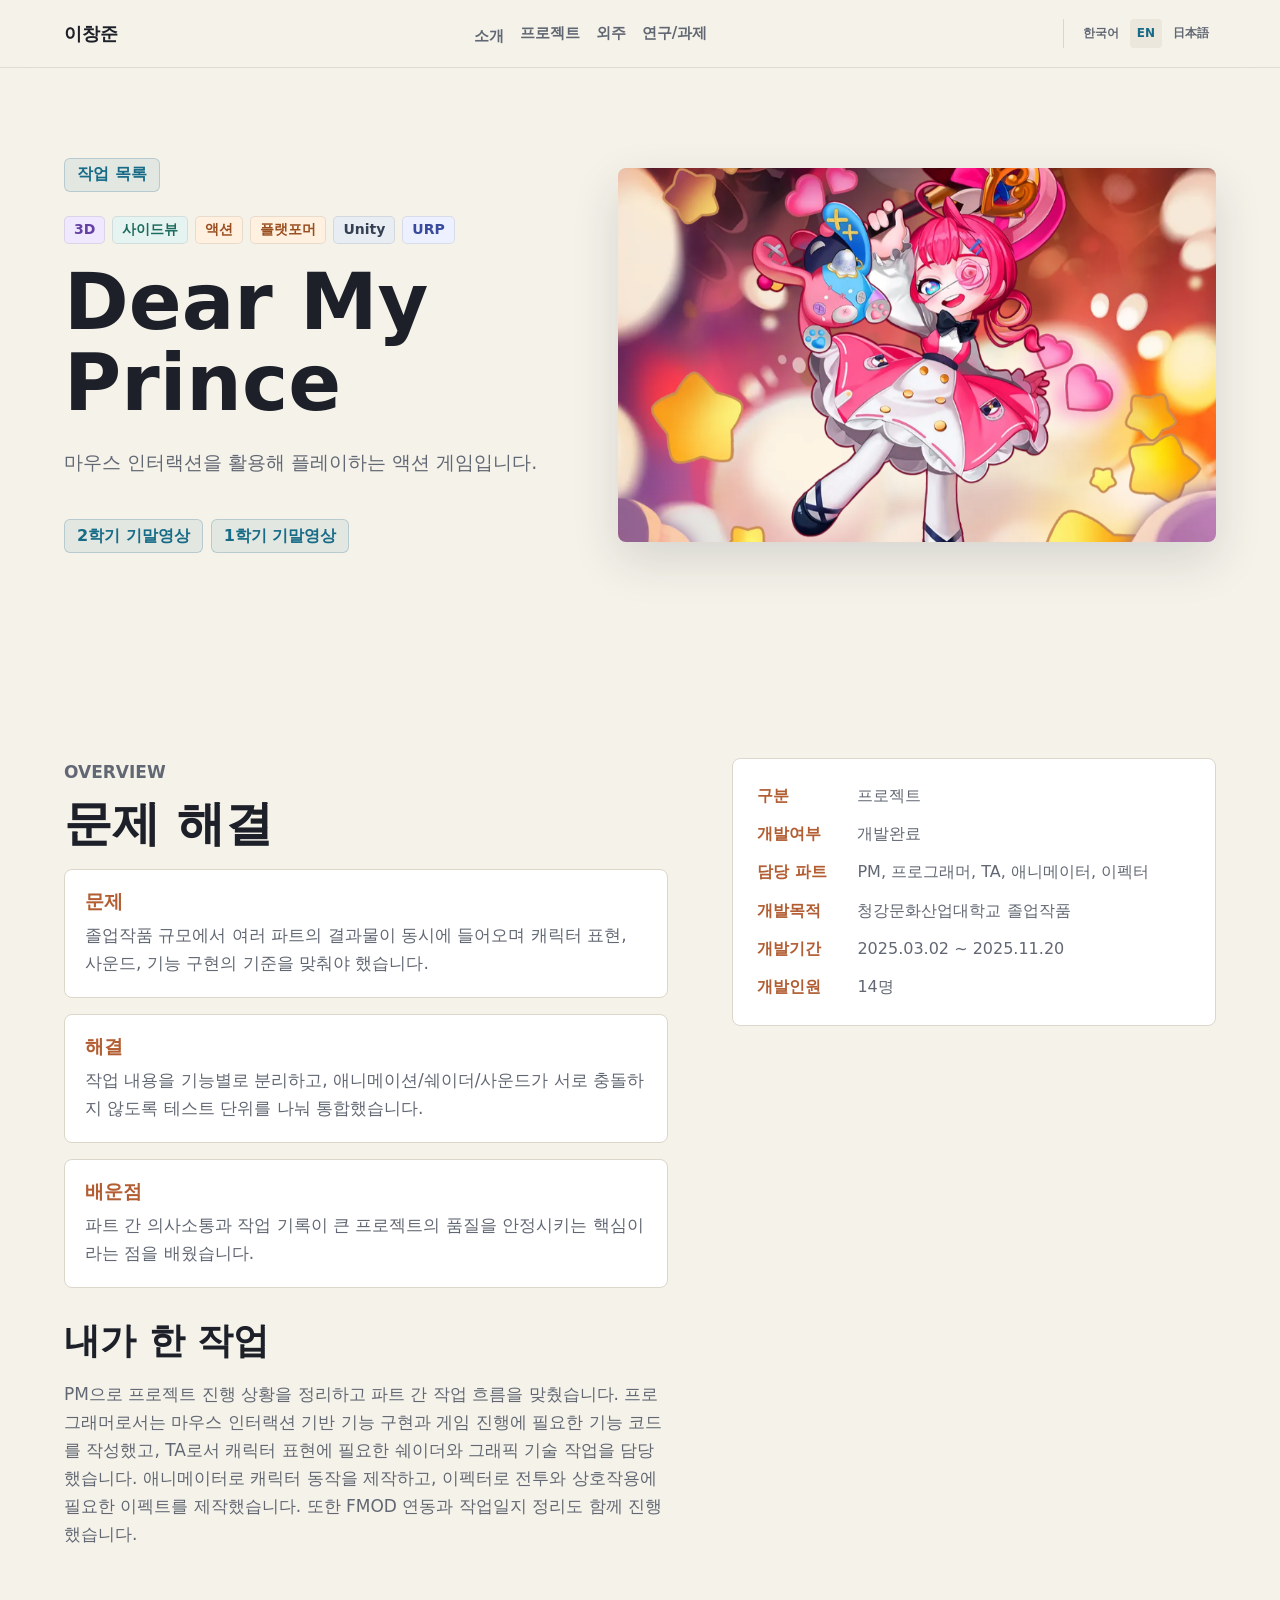
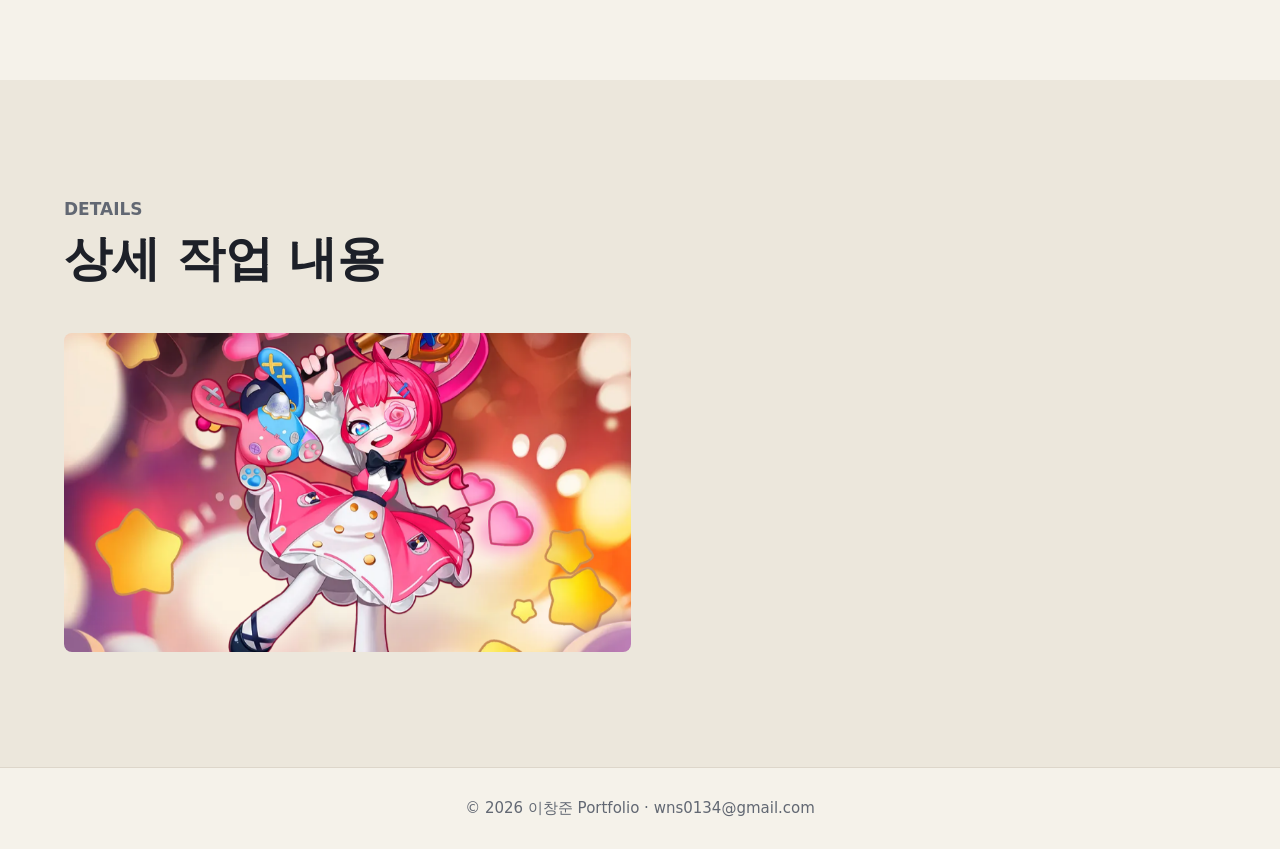
==== project.html @ 5735424b "Add English and Japanese portfolio translation" ====
<!doctype html>
<html lang="ko">
  <head>
    <meta charset="utf-8">
    <meta name="viewport" content="width=device-width, initial-scale=1">
    <meta name="description" content="이창준 포트폴리오 프로젝트 상세">
    <title>Project | 이창준 Portfolio</title>
    <link rel="stylesheet" href="styles.css">
  </head>
  <body>
    <header class="site-header">
      <a class="brand" href="index.html#top" aria-label="이창준 포트폴리오 홈">이창준</a>
      <nav class="nav" aria-label="Primary navigation">
        <a class="nav__about" href="index.html#about">소개</a>
        <a href="index.html#projects">프로젝트</a>
        <a href="index.html#freelance">외주</a>
        <a href="index.html#studies">연구/과제</a>
      </nav>
      <div class="language-switcher" aria-label="언어 선택">
        <button type="button" data-language="ko" lang="ko">한국어</button>
        <button type="button" data-language="en" lang="en">EN</button>
        <button type="button" data-language="ja" lang="ja">日本語</button>
      </div>
    </header>

    <main class="detail-page" data-project-detail>
      <section class="detail-hero" aria-labelledby="project-title">
        <div class="section__inner detail-hero__inner">
          <div>
            <a class="back-link" href="index.html#projects">작업 목록</a>
            <ul class="tag-list tag-list--detail" data-project-tags></ul>
            <h1 id="project-title" data-project-title>Project</h1>
            <p class="hero__copy" data-project-summary></p>
            <div class="project-links" data-project-links></div>
          </div>
          <img class="detail-hero__image" data-project-image alt="">
        </div>
      </section>

      <section class="section" aria-labelledby="project-info-title">
        <div class="section__inner detail-layout">
          <div>
            <p class="section__label">Overview</p>
            <h2 id="project-info-title">문제 해결</h2>
            <div class="learning-grid">
              <section>
                <h3>문제</h3>
                <p data-project-problem></p>
              </section>
              <section>
                <h3>해결</h3>
                <p data-project-solution></p>
              </section>
              <section>
                <h3>배운점</h3>
                <p data-project-learned></p>
              </section>
            </div>
            <h2 class="subsection-title">내가 한 작업</h2>
            <p data-project-role></p>
          </div>
          <dl class="detail-specs" data-project-specs></dl>
        </div>
      </section>

      <section class="section section--muted" aria-labelledby="content-title">
        <div class="section__inner">
          <div class="section-heading">
            <div>
              <p class="section__label">Details</p>
              <h2 id="content-title" data-detail-content-title>상세 작업 내용</h2>
            </div>
          </div>
          <div data-project-content></div>
        </div>
      </section>
    </main>

    <footer id="contact" class="footer">
      <span>© 2026 이창준 Portfolio · wns0134@gmail.com</span>
    </footer>
    <script src="scripts/portfolio-data.js"></script>
    <script src="scripts/work-content.js"></script>
    <script src="scripts/tag-utils.js"></script>
    <script src="scripts/render-project-detail.js"></script>
    <script src="scripts/i18n.js"></script>
  </body>
</html>
---- styles.css ----
:root {
  color-scheme: light;
  --bg: #f5f2ea;
  --surface: #ffffff;
  --surface-soft: #ece7dc;
  --ink: #1d2028;
  --muted: #626873;
  --line: #ddd6ca;
  --accent: #176b87;
  --accent-strong: #10485b;
  --warm: #b25d32;
  --shadow: 0 18px 48px rgba(29, 32, 40, 0.14);
}

* {
  box-sizing: border-box;
}

html {
  scroll-behavior: smooth;
}

body {
  margin: 0;
  background: var(--bg);
  color: var(--ink);
  font-family:
    "Pretendard", "Noto Sans KR", Inter, system-ui, -apple-system, BlinkMacSystemFont,
    "Segoe UI", sans-serif;
  line-height: 1.65;
}

img {
  display: block;
  max-width: 100%;
}

a {
  color: inherit;
  text-decoration: none;
}

.site-header {
  position: sticky;
  top: 0;
  z-index: 20;
  display: flex;
  align-items: center;
  justify-content: space-between;
  gap: 24px;
  min-height: 68px;
  padding: 0 clamp(20px, 5vw, 72px);
  border-bottom: 1px solid rgba(29, 32, 40, 0.1);
  background: rgba(245, 242, 234, 0.92);
  backdrop-filter: blur(16px);
}

.brand {
  font-size: 18px;
  font-weight: 850;
}

.nav {
  display: flex;
  flex-wrap: wrap;
  justify-content: flex-end;
  gap: 16px;
  color: var(--muted);
  font-size: 15px;
  font-weight: 750;
}

.nav__about {
  transform: translateY(3px);
}

.language-switcher {
  display: flex;
  align-items: center;
  gap: 4px;
  padding-left: 12px;
  border-left: 1px solid var(--line);
}

.language-switcher button {
  padding: 5px 7px;
  border: 0;
  border-radius: 4px;
  background: transparent;
  color: var(--muted);
  font: inherit;
  font-size: 12px;
  font-weight: 800;
  cursor: pointer;
}

.language-switcher button:hover,
.language-switcher button:focus-visible,
.language-switcher button[aria-pressed="true"] {
  background: var(--surface-soft);
  color: var(--accent);
}

.goog-te-banner-frame,
.skiptranslate iframe,
#google_translate_element {
  display: none !important;
}

body {
  top: 0 !important;
}

.nav a:hover,
.nav a:focus-visible,
.project a:hover,
.project a:focus-visible,
.contact-panel a:hover,
.contact-panel a:focus-visible {
  color: var(--accent);
}

.hero {
  display: grid;
  grid-template-columns: minmax(0, 1.05fr) minmax(320px, 0.95fr);
  align-items: center;
  gap: clamp(28px, 5vw, 76px);
  min-height: calc(100svh - 68px);
  padding: clamp(44px, 7vw, 88px) clamp(20px, 5vw, 72px) clamp(48px, 7vw, 92px);
  overflow: hidden;
}

.hero__media {
  min-height: 360px;
  border-radius: 8px;
  box-shadow: var(--shadow);
  overflow: hidden;
}

.hero__media img {
  width: 100%;
  height: 100%;
  min-height: 360px;
  object-fit: cover;
}

.hero--profile .hero__media {
  justify-self: center;
  width: min(100%, 460px);
  min-height: auto;
}

.hero--profile .hero__media img {
  aspect-ratio: 4 / 5;
  min-height: auto;
  object-position: 62% 46%;
}

.hero__content {
  max-width: 760px;
}

.eyebrow,
.section__label {
  margin: 0 0 10px;
  color: var(--accent);
  font-size: 14px;
  font-weight: 850;
  letter-spacing: 0;
  text-transform: uppercase;
}

h1,
h2,
h3,
p,
figure {
  margin-top: 0;
}

h1 {
  margin-bottom: 22px;
  font-size: clamp(42px, 6.6vw, 78px);
  line-height: 1.05;
}

.hero-title {
  max-width: 680px;
  word-break: keep-all;
}

.hero-title span {
  display: block;
}

h2 {
  margin-bottom: 18px;
  font-size: clamp(30px, 4vw, 48px);
  line-height: 1.16;
}

h3 {
  margin-bottom: 10px;
  font-size: 22px;
  line-height: 1.2;
}

.hero__copy {
  max-width: 620px;
  margin-bottom: 30px;
  color: var(--muted);
  font-size: 19px;
}

.plain-contact {
  margin: 18px 0 0;
  color: var(--ink);
  font-size: 17px;
  font-weight: 760;
  user-select: text;
}

.hero__actions {
  display: flex;
  flex-wrap: wrap;
  gap: 10px;
}

.button {
  display: inline-flex;
  align-items: center;
  justify-content: center;
  min-height: 46px;
  padding: 0 18px;
  border: 1px solid var(--accent);
  border-radius: 6px;
  background: var(--accent);
  color: #ffffff;
  font-weight: 850;
}

.button:hover,
.button:focus-visible {
  background: var(--accent-strong);
  border-color: var(--accent-strong);
}

.button--ghost {
  background: transparent;
  color: var(--accent);
}

.button--ghost:hover,
.button--ghost:focus-visible {
  background: rgba(23, 107, 135, 0.1);
  color: var(--accent-strong);
}

.section {
  padding: clamp(62px, 9vw, 116px) clamp(20px, 5vw, 72px);
}

.section--muted {
  background: var(--surface-soft);
}

.section__inner {
  width: min(100%, 1160px);
  margin: 0 auto;
}

.section p {
  max-width: 760px;
  color: var(--muted);
  font-size: 17px;
}

.section-heading {
  display: flex;
  align-items: end;
  justify-content: space-between;
  gap: 28px;
  margin-bottom: 28px;
}

.section-heading p {
  max-width: 420px;
  margin-bottom: 8px;
}

.intro-grid,
.split-section {
  display: grid;
  grid-template-columns: minmax(0, 1fr) minmax(300px, 0.72fr);
  gap: clamp(28px, 5vw, 72px);
  align-items: center;
}

.split-section--reverse {
  grid-template-columns: minmax(300px, 0.74fr) minmax(0, 1fr);
}

.contact-panel {
  display: grid;
  gap: 10px;
  padding: 28px;
  border: 1px solid var(--line);
  border-radius: 8px;
  background: var(--surface);
}

.contact-panel span {
  color: var(--warm);
  font-size: 14px;
  font-weight: 850;
  text-transform: uppercase;
}

.contact-panel a {
  overflow-wrap: anywhere;
  color: var(--ink);
  font-size: 18px;
  font-weight: 760;
}

.timeline,
.compact-list {
  display: grid;
  gap: 9px;
  margin: 0;
  padding: 0;
  list-style: none;
}

.timeline {
  grid-template-columns: repeat(2, minmax(0, 1fr));
}

.timeline li,
.compact-list li {
  position: relative;
  padding-left: 18px;
  color: var(--muted);
  font-size: 16px;
}

.timeline li::before,
.compact-list li::before {
  position: absolute;
  left: 0;
  top: 0.72em;
  width: 6px;
  height: 6px;
  border-radius: 999px;
  background: var(--warm);
  content: "";
}

.project-grid {
  display: grid;
  grid-template-columns: repeat(3, minmax(0, 1fr));
  gap: 18px;
}

.project {
  display: flex;
  min-height: 100%;
  flex-direction: column;
  border: 1px solid var(--line);
  border-radius: 8px;
  background: var(--surface);
  overflow: hidden;
}

.project--featured {
  grid-column: span 2;
}

.project img {
  width: 100%;
  aspect-ratio: 16 / 9;
  object-fit: cover;
  background: #d9d4ca;
}

.project__image-link {
  display: block;
}

.project__body {
  display: flex;
  flex: 1;
  flex-direction: column;
  padding: 22px;
}

.project__body p {
  margin-bottom: 18px;
  font-size: 16px;
}

.project-links {
  display: flex;
  flex-wrap: wrap;
  gap: 8px;
  padding-top: 10px;
}

.project-links a,
.project-detail-link,
.back-link {
  display: inline-flex;
  align-items: center;
  justify-content: center;
  min-height: 34px;
  padding: 0 12px;
  border: 1px solid rgba(23, 107, 135, 0.22);
  border-radius: 6px;
  background: rgba(23, 107, 135, 0.08);
  color: var(--accent);
  font-weight: 850;
}

.project-detail-link {
  width: fit-content;
  margin-top: auto;
  background: var(--accent);
  color: #ffffff;
}

.project-details {
  display: grid;
  gap: 8px;
  margin: 0;
  padding: 14px 0 0;
  border-top: 1px solid var(--line);
}

.project-details div {
  display: grid;
  grid-template-columns: 72px minmax(0, 1fr);
  gap: 10px;
}

.project-details dt,
.project-details dd {
  margin: 0;
  color: var(--muted);
  font-size: 15px;
}

.project-details dt {
  color: var(--warm);
  font-weight: 850;
}

.tag-list {
  display: flex;
  flex-wrap: wrap;
  gap: 7px;
  margin: 0 0 14px;
  padding: 0;
  list-style: none;
}

.tag-list li {
  display: inline-flex;
  align-items: center;
  min-height: 28px;
  padding: 0 9px;
  border: 1px solid rgba(29, 32, 40, 0.1);
  border-radius: 5px;
  background: #eceff3;
  color: #4b5563;
  font-size: 14px;
  font-weight: 850;
}

.tag-list li.tag--dimension {
  background: #e5efff;
  color: #2557a7;
}

.tag-list li.tag-value--3d {
  background: #efe8ff;
  color: #6541a5;
}

.tag-list li.tag--view {
  background: #e6f4f1;
  color: #1d6b5f;
}

.tag-list li.tag-value--vr {
  background: #dcf3ff;
  color: #176182;
}

.tag-list li.tag--genre {
  background: #fff0df;
  color: #9a4e20;
}

.tag-list li.tag--engine {
  background: #edf0ff;
  color: #394a9c;
}

.tag-list li.tag-value--unity {
  background: #e8edf4;
  color: #354052;
}

.tag-list li.tag-value--unreal {
  background: #e8e8ee;
  color: #2f3341;
}

.tag-list li.tag-value--opengl {
  background: #edf7ff;
  color: #2c5f93;
}

.tag-list li.tag--tech {
  background: #eaf5e6;
  color: #3f6d2d;
}

.tag-list li.tag-value--shader {
  background: #f3eaf8;
  color: #74408a;
}

.tag-list li.tag-value--lighting {
  background: #fff6d9;
  color: #856114;
}

.tag-list li.tag-value--vfx {
  background: #ffe9ef;
  color: #9a3653;
}

.tag-list li.tag-value--tool,
.tag-list li.tag-value--editor {
  background: #e8f3ff;
  color: #285f91;
}

.tag-list--detail {
  margin-bottom: 18px;
}

.showcase {
  margin-bottom: 0;
}

.showcase img {
  width: 100%;
  aspect-ratio: 4 / 3;
  border-radius: 8px;
  box-shadow: var(--shadow);
  object-fit: cover;
}

.showcase figcaption {
  margin-top: 12px;
  color: var(--muted);
  font-size: 15px;
}

.footer {
  display: flex;
  justify-content: center;
  padding: 28px 20px;
  border-top: 1px solid var(--line);
  color: var(--muted);
  font-size: 15px;
}

.detail-page {
  background: var(--bg);
}

.detail-hero {
  padding: clamp(46px, 7vw, 92px) clamp(20px, 5vw, 72px);
}

.detail-hero__inner {
  display: grid;
  grid-template-columns: minmax(0, 0.9fr) minmax(320px, 1.1fr);
  gap: clamp(28px, 5vw, 72px);
  align-items: center;
}

.detail-hero__image {
  width: 100%;
  aspect-ratio: 16 / 10;
  border-radius: 8px;
  box-shadow: var(--shadow);
  object-fit: cover;
}

.back-link {
  width: fit-content;
  margin-bottom: 24px;
  color: var(--accent);
}

.detail-layout {
  display: grid;
  grid-template-columns: minmax(0, 1fr) minmax(300px, 0.8fr);
  gap: clamp(28px, 5vw, 72px);
  align-items: start;
}

.detail-specs {
  display: grid;
  gap: 12px;
  margin: 0;
  padding: 24px;
  border: 1px solid var(--line);
  border-radius: 8px;
  background: var(--surface);
}

.detail-specs div {
  display: grid;
  grid-template-columns: 86px minmax(0, 1fr);
  gap: 14px;
}

.detail-specs dt,
.detail-specs dd {
  margin: 0;
  color: var(--muted);
  font-size: 16px;
}

.detail-specs dt {
  color: var(--warm);
  font-weight: 850;
}

.gallery-grid {
  display: grid;
  grid-template-columns: repeat(2, minmax(0, 1fr));
  gap: 18px;
}

.gallery-grid figure {
  margin: 0;
}

.gallery-grid img {
  width: 100%;
  aspect-ratio: 16 / 9;
  border-radius: 8px;
  background: #d9d4ca;
  object-fit: cover;
}

.learning-grid {
  display: grid;
  gap: 16px;
  margin-bottom: 32px;
}

.learning-grid section {
  padding: 20px;
  border: 1px solid var(--line);
  border-radius: 8px;
  background: var(--surface);
}

.learning-grid h3 {
  margin-bottom: 8px;
  color: var(--warm);
  font-size: 19px;
}

.learning-grid p {
  margin-bottom: 0;
}

.subsection-title {
  margin-top: 32px;
  font-size: clamp(26px, 3vw, 36px);
}

.content-flow {
  display: grid;
  gap: 20px;
  max-width: 920px;
}

.content-flow h3 {
  margin: 18px 0 0;
  color: var(--ink);
  font-size: 24px;
}

.content-flow p {
  max-width: 880px;
  margin-bottom: 0;
  color: var(--muted);
  font-size: 17px;
}

.content-figure {
  margin: 4px 0 10px;
}

.content-figure img {
  width: 100%;
  max-height: 720px;
  border-radius: 8px;
  background: #d9d4ca;
  object-fit: contain;
}

.content-figure figcaption {
  margin-top: 10px;
  color: var(--muted);
  font-size: 15px;
}

@media (max-width: 980px) {
  .hero,
  .intro-grid,
  .split-section,
  .split-section--reverse,
  .detail-hero__inner,
  .detail-layout {
    grid-template-columns: 1fr;
  }

  .hero__media {
    order: -1;
  }

  .section-heading {
    align-items: start;
    flex-direction: column;
  }

  .project-grid {
    grid-template-columns: repeat(2, minmax(0, 1fr));
  }
}

@media (max-width: 720px) {
  .site-header {
    align-items: flex-start;
    flex-direction: column;
    justify-content: center;
    padding-top: 14px;
    padding-bottom: 14px;
  }

  .nav {
    justify-content: flex-start;
  }

  .language-switcher {
    padding-left: 0;
    border-left: 0;
  }

  .hero {
    min-height: auto;
  }

  .hero__media,
  .hero__media img {
    min-height: 240px;
  }

  .timeline,
  .project-grid,
  .gallery-grid {
    grid-template-columns: 1fr;
  }

  .project--featured {
    grid-column: auto;
  }
}
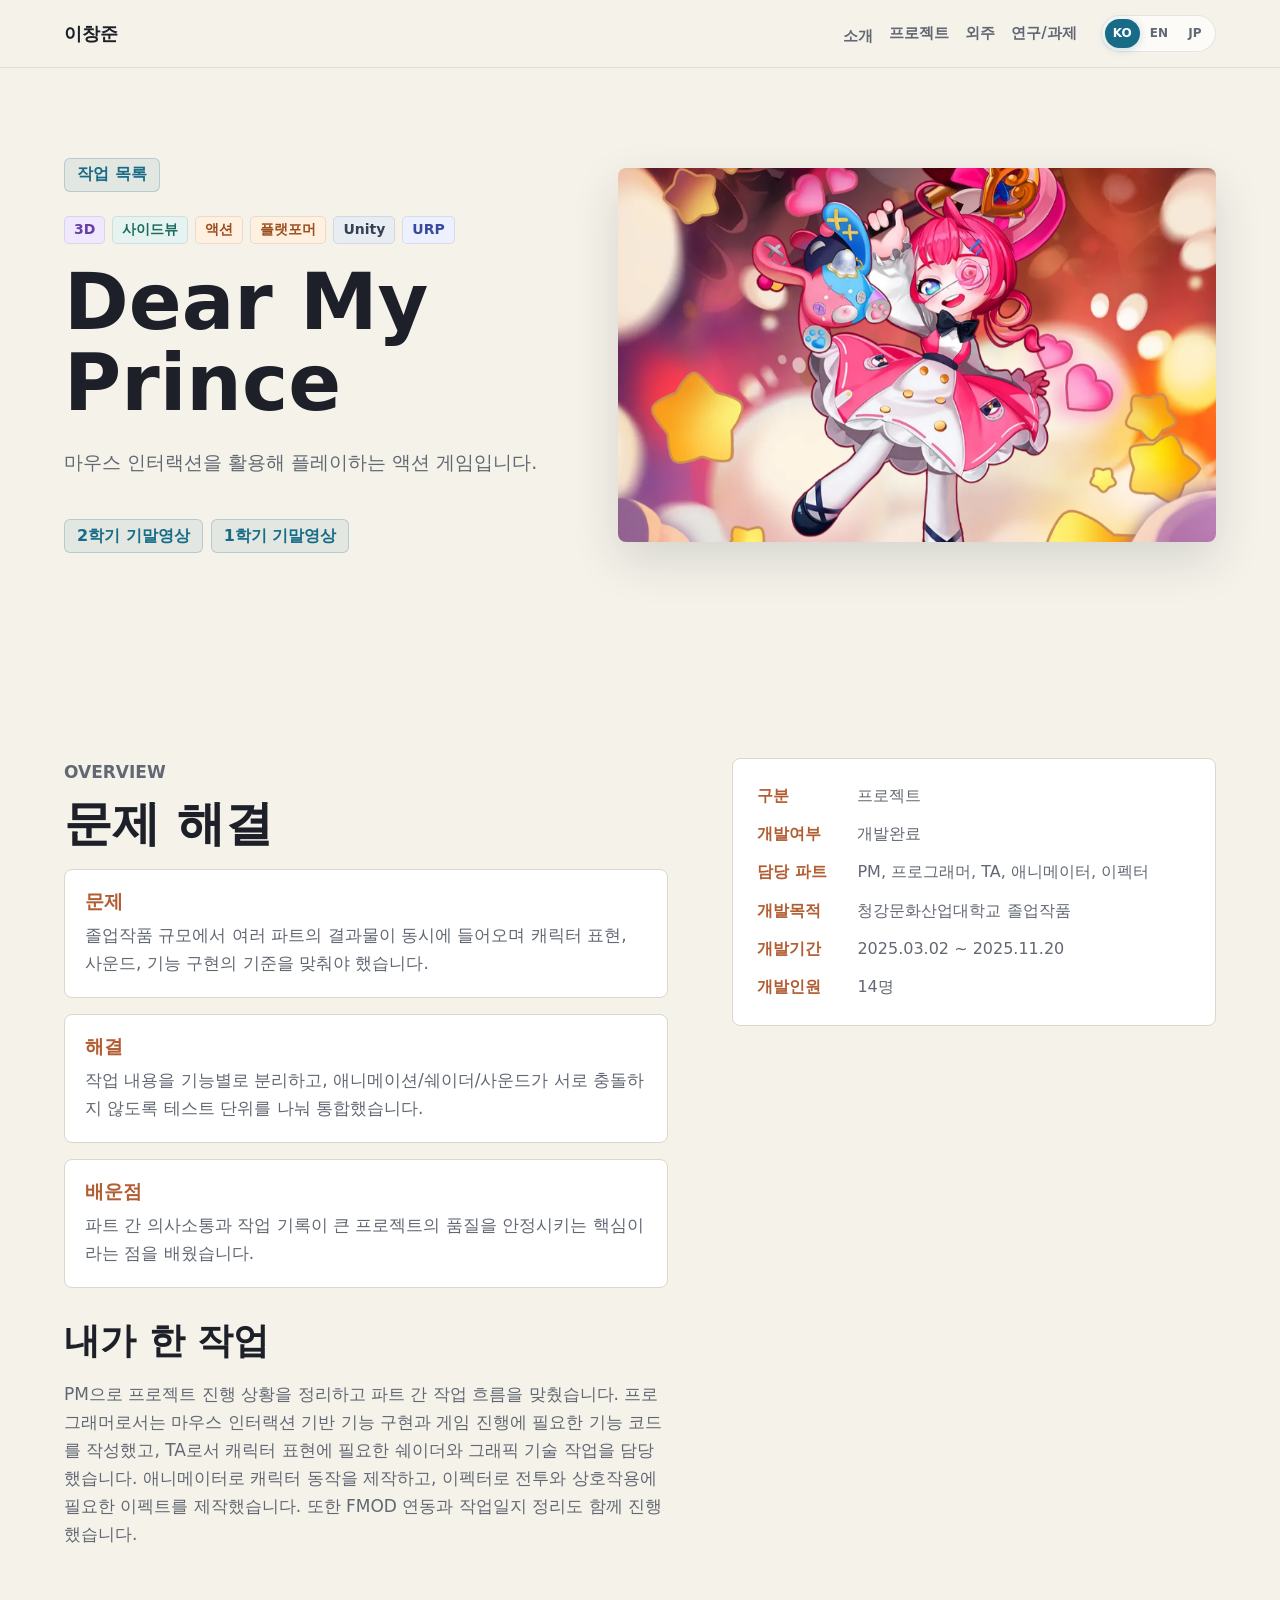
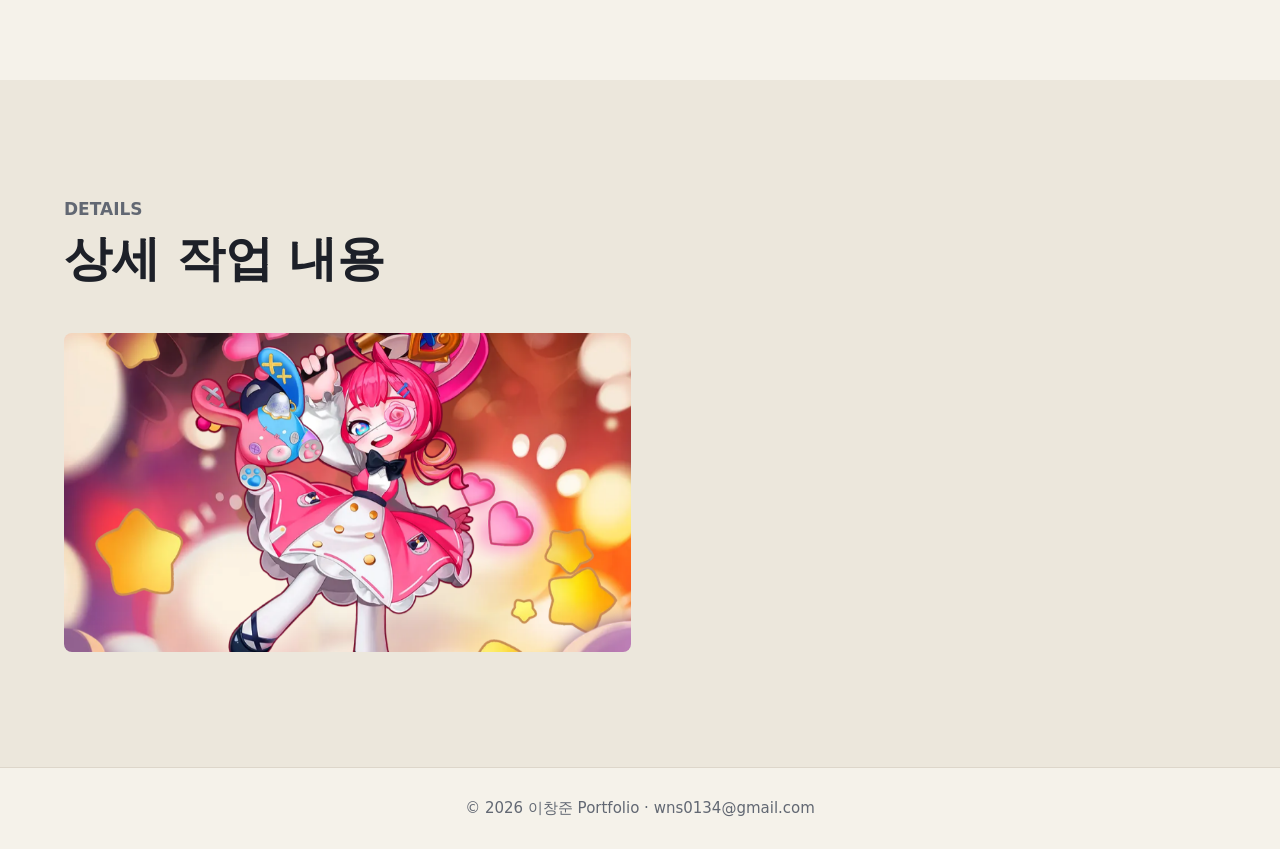
==== commit a4feeb07: "Replace Google widget with native language switcher" ====
--- a/project.html
+++ b/project.html
@@ -16,10 +16,10 @@
         <a href="index.html#freelance">외주</a>
         <a href="index.html#studies">연구/과제</a>
       </nav>
-      <div class="language-switcher" aria-label="언어 선택">
-        <button type="button" data-language="ko" lang="ko">한국어</button>
+      <div class="language-switcher notranslate" aria-label="언어 선택">
+        <button type="button" data-language="ko" lang="ko">KO</button>
         <button type="button" data-language="en" lang="en">EN</button>
-        <button type="button" data-language="ja" lang="ja">日本語</button>
+        <button type="button" data-language="ja" lang="ja">JP</button>
       </div>
     </header>
 
@@ -83,6 +83,7 @@
     <script src="scripts/work-content.js"></script>
     <script src="scripts/tag-utils.js"></script>
     <script src="scripts/render-project-detail.js"></script>
+    <script src="scripts/locales.js"></script>
     <script src="scripts/i18n.js"></script>
   </body>
 </html>
--- a/styles.css
+++ b/styles.css
@@ -68,6 +68,7 @@
   color: var(--muted);
   font-size: 15px;
   font-weight: 750;
+  margin-left: auto;
 }
 
 .nav__about {
@@ -77,15 +78,18 @@
 .language-switcher {
   display: flex;
   align-items: center;
-  gap: 4px;
-  padding-left: 12px;
-  border-left: 1px solid var(--line);
+  gap: 2px;
+  padding: 3px;
+  border: 1px solid rgba(29, 32, 40, 0.1);
+  border-radius: 999px;
+  background: rgba(255, 255, 255, 0.62);
 }
 
 .language-switcher button {
-  padding: 5px 7px;
+  min-width: 34px;
+  padding: 5px 8px;
   border: 0;
-  border-radius: 4px;
+  border-radius: 999px;
   background: transparent;
   color: var(--muted);
   font: inherit;
@@ -95,20 +99,15 @@
 }
 
 .language-switcher button:hover,
-.language-switcher button:focus-visible,
-.language-switcher button[aria-pressed="true"] {
+.language-switcher button:focus-visible {
   background: var(--surface-soft);
   color: var(--accent);
 }
 
-.goog-te-banner-frame,
-.skiptranslate iframe,
-#google_translate_element {
-  display: none !important;
-}
-
-body {
-  top: 0 !important;
+.language-switcher button[aria-pressed="true"] {
+  background: var(--accent);
+  color: #fff;
+  box-shadow: 0 2px 8px rgba(23, 107, 135, 0.22);
 }
 
 .nav a:hover,
@@ -763,8 +762,7 @@
   }
 
   .language-switcher {
-    padding-left: 0;
-    border-left: 0;
+    align-self: flex-start;
   }
 
   .hero {
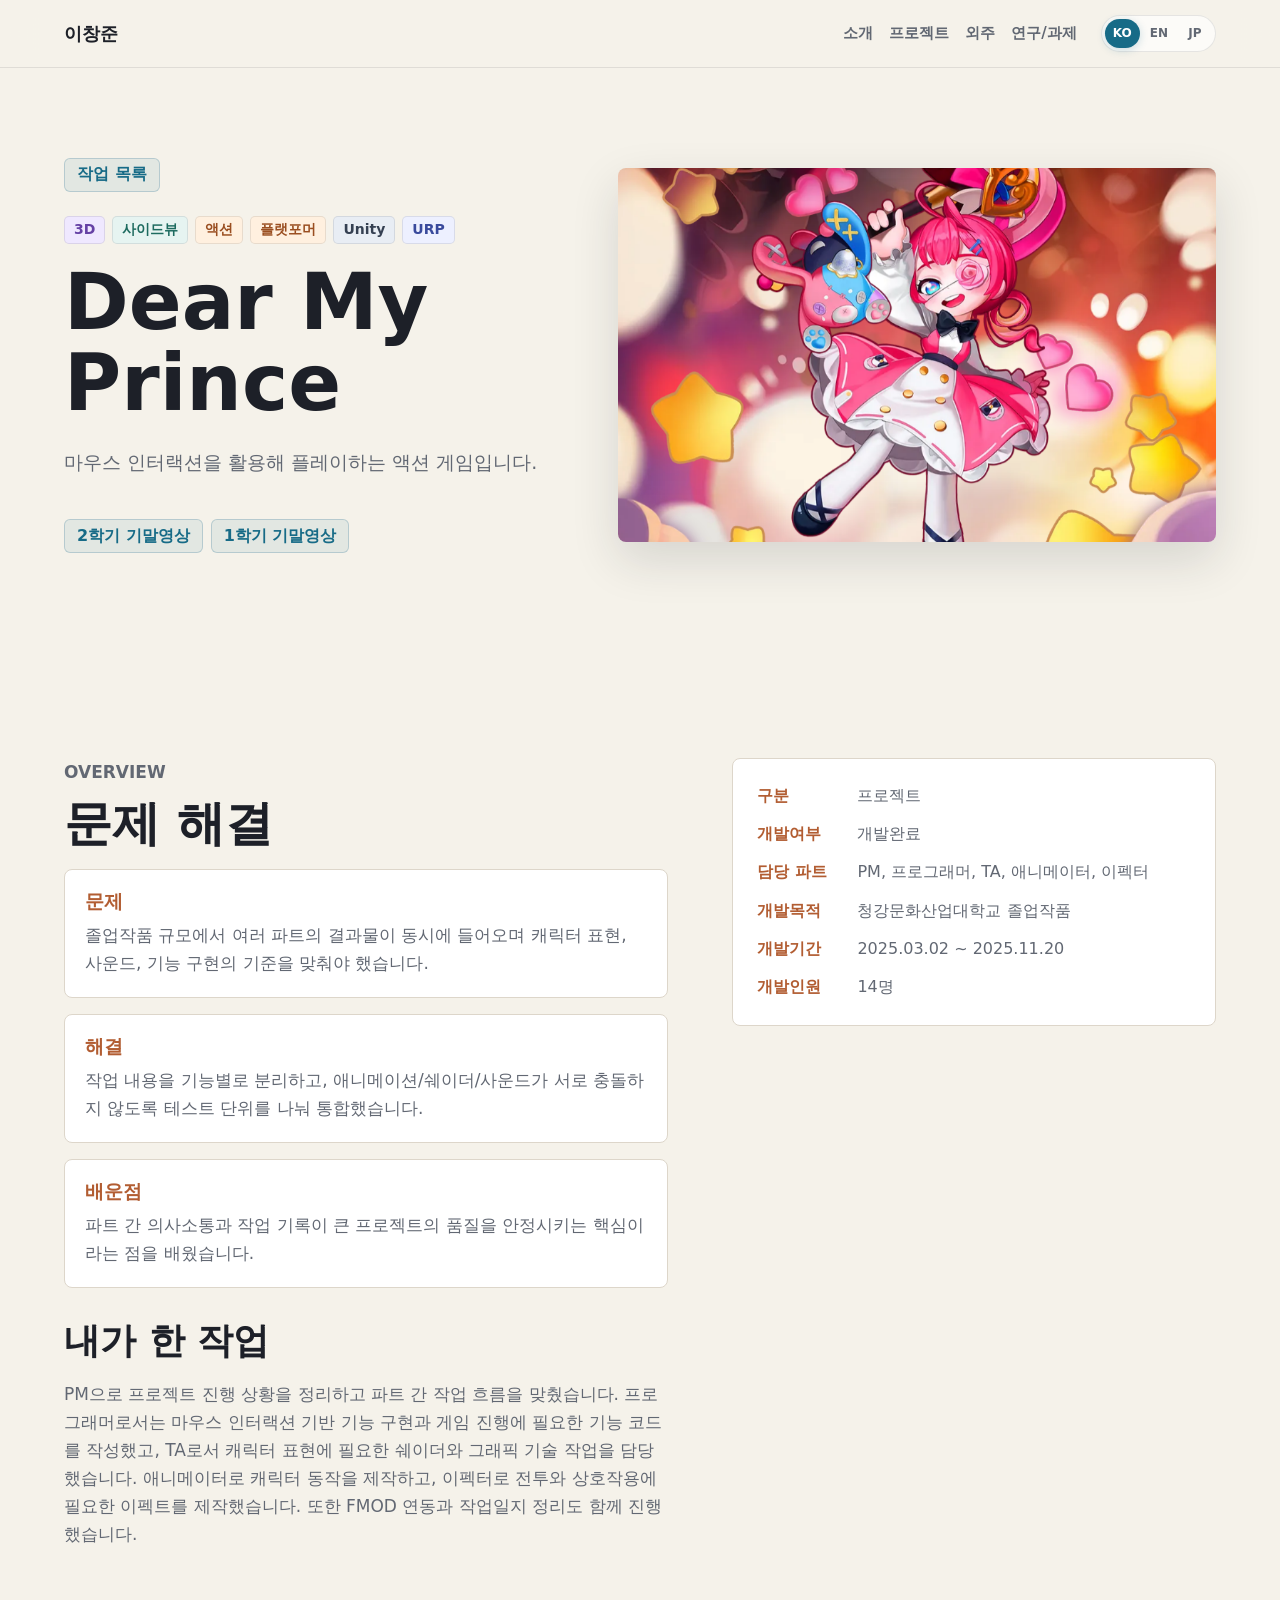
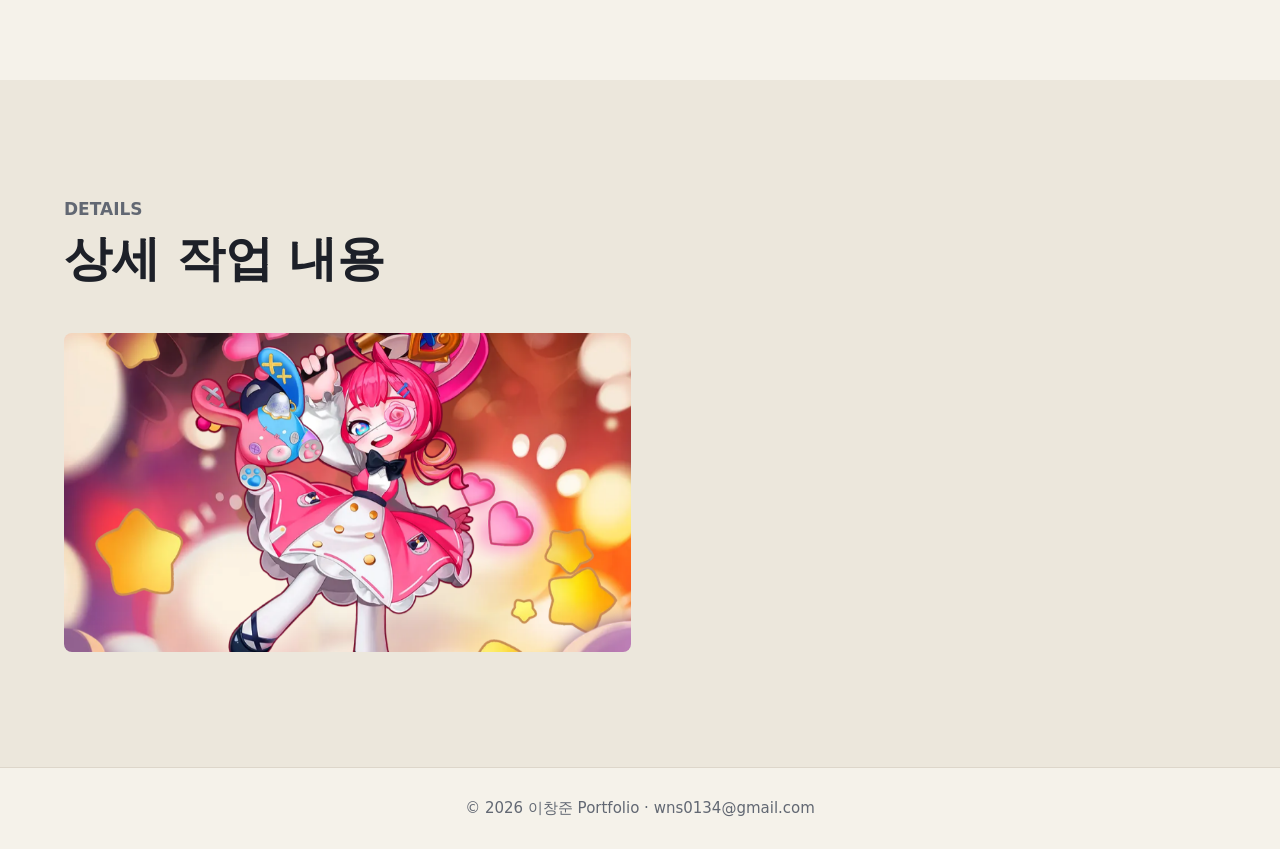
==== commit b847e1b0: "Fix introduction navigation position" ====
--- a/project.html
+++ b/project.html
@@ -11,7 +11,7 @@
     <header class="site-header">
       <a class="brand" href="index.html#top" aria-label="이창준 포트폴리오 홈">이창준</a>
       <nav class="nav" aria-label="Primary navigation">
-        <a class="nav__about" href="index.html#about">소개</a>
+        <a href="index.html#top">소개</a>
         <a href="index.html#projects">프로젝트</a>
         <a href="index.html#freelance">외주</a>
         <a href="index.html#studies">연구/과제</a>
--- a/styles.css
+++ b/styles.css
@@ -69,10 +69,6 @@
   font-size: 15px;
   font-weight: 750;
   margin-left: auto;
-}
-
-.nav__about {
-  transform: translateY(3px);
 }
 
 .language-switcher {
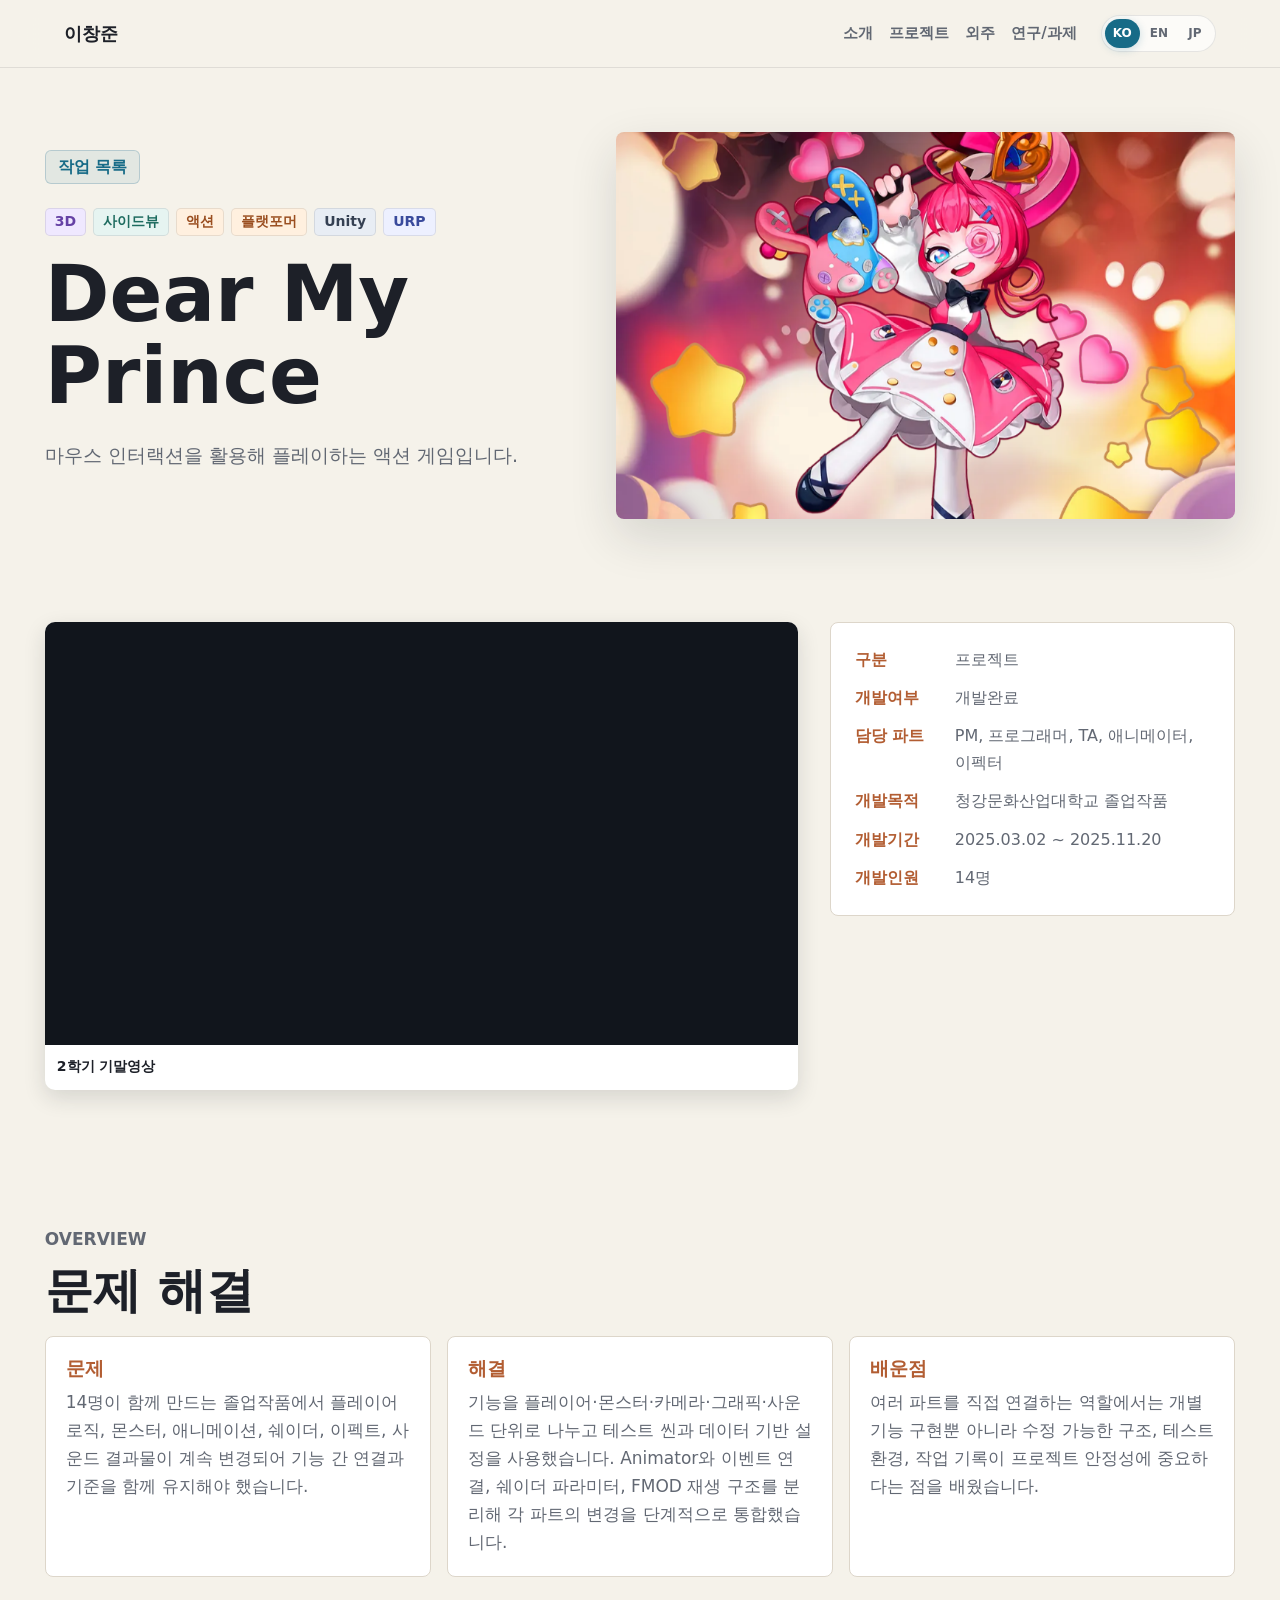
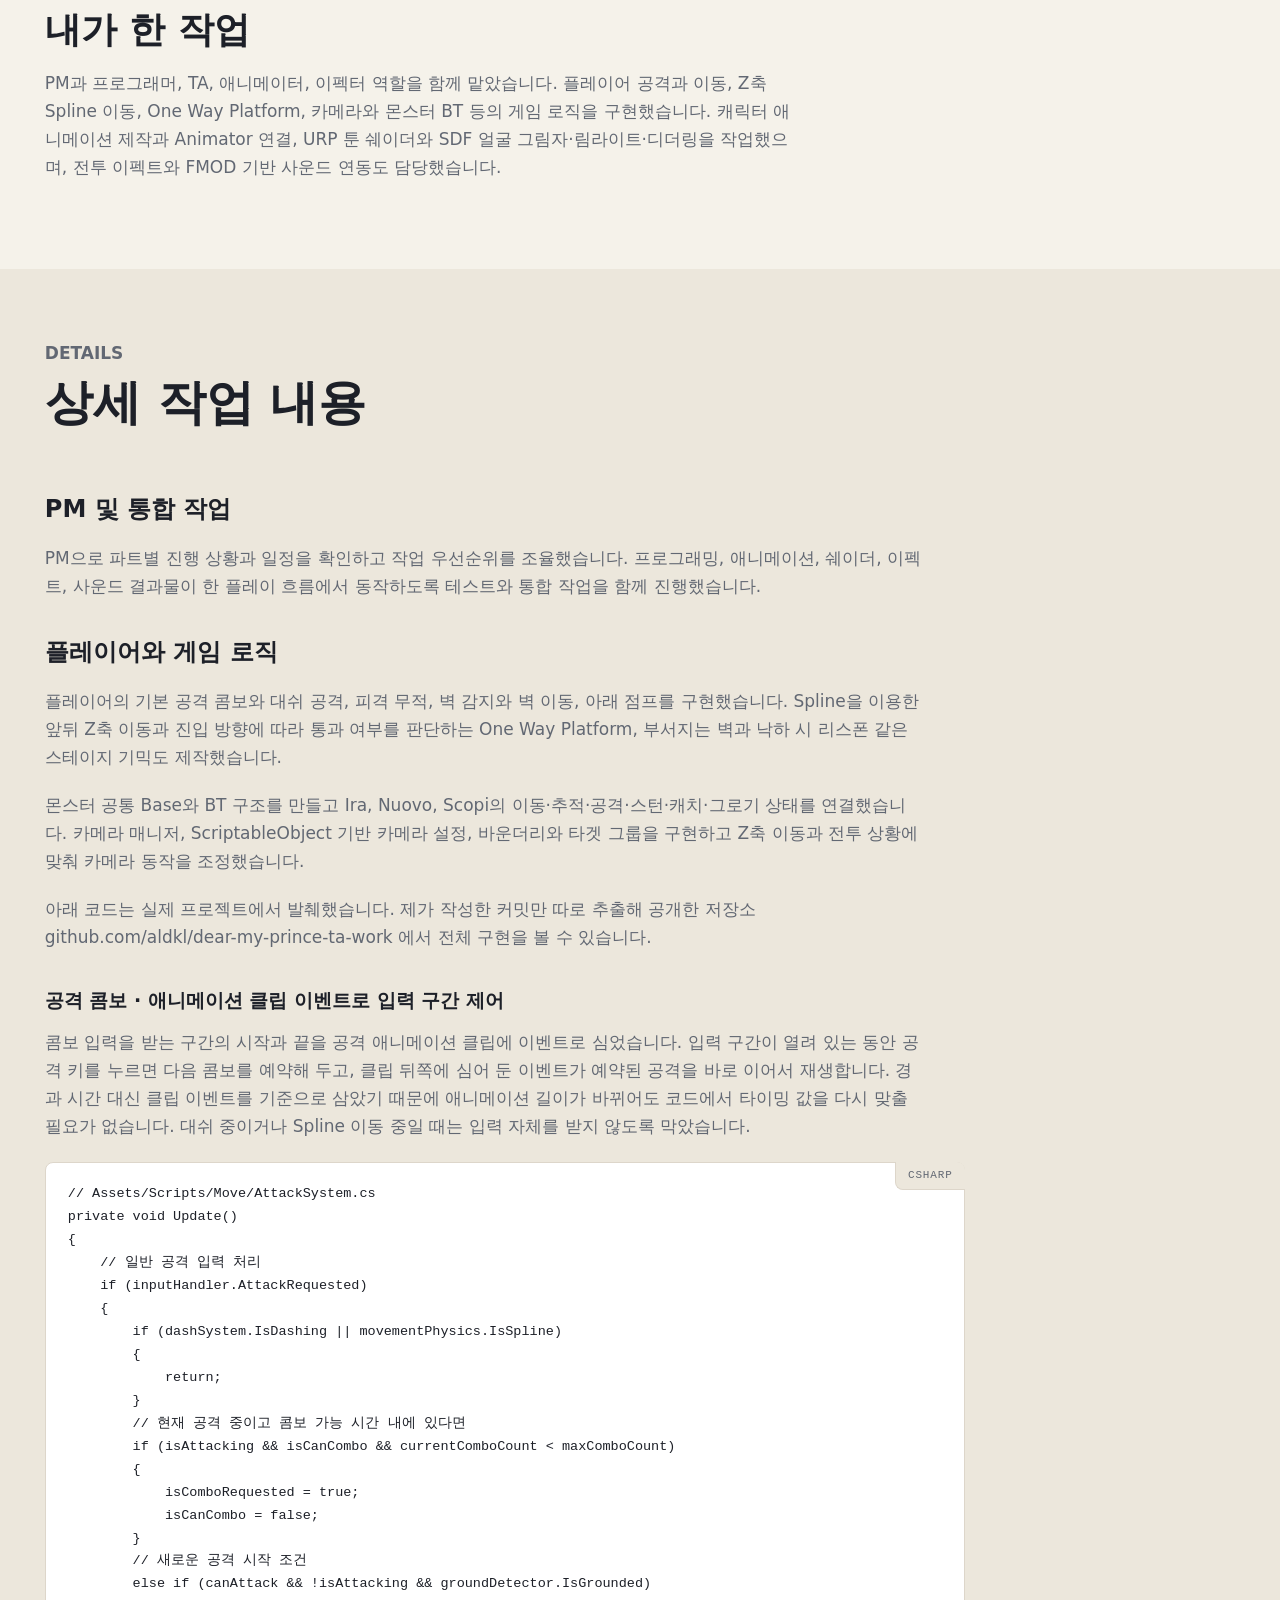
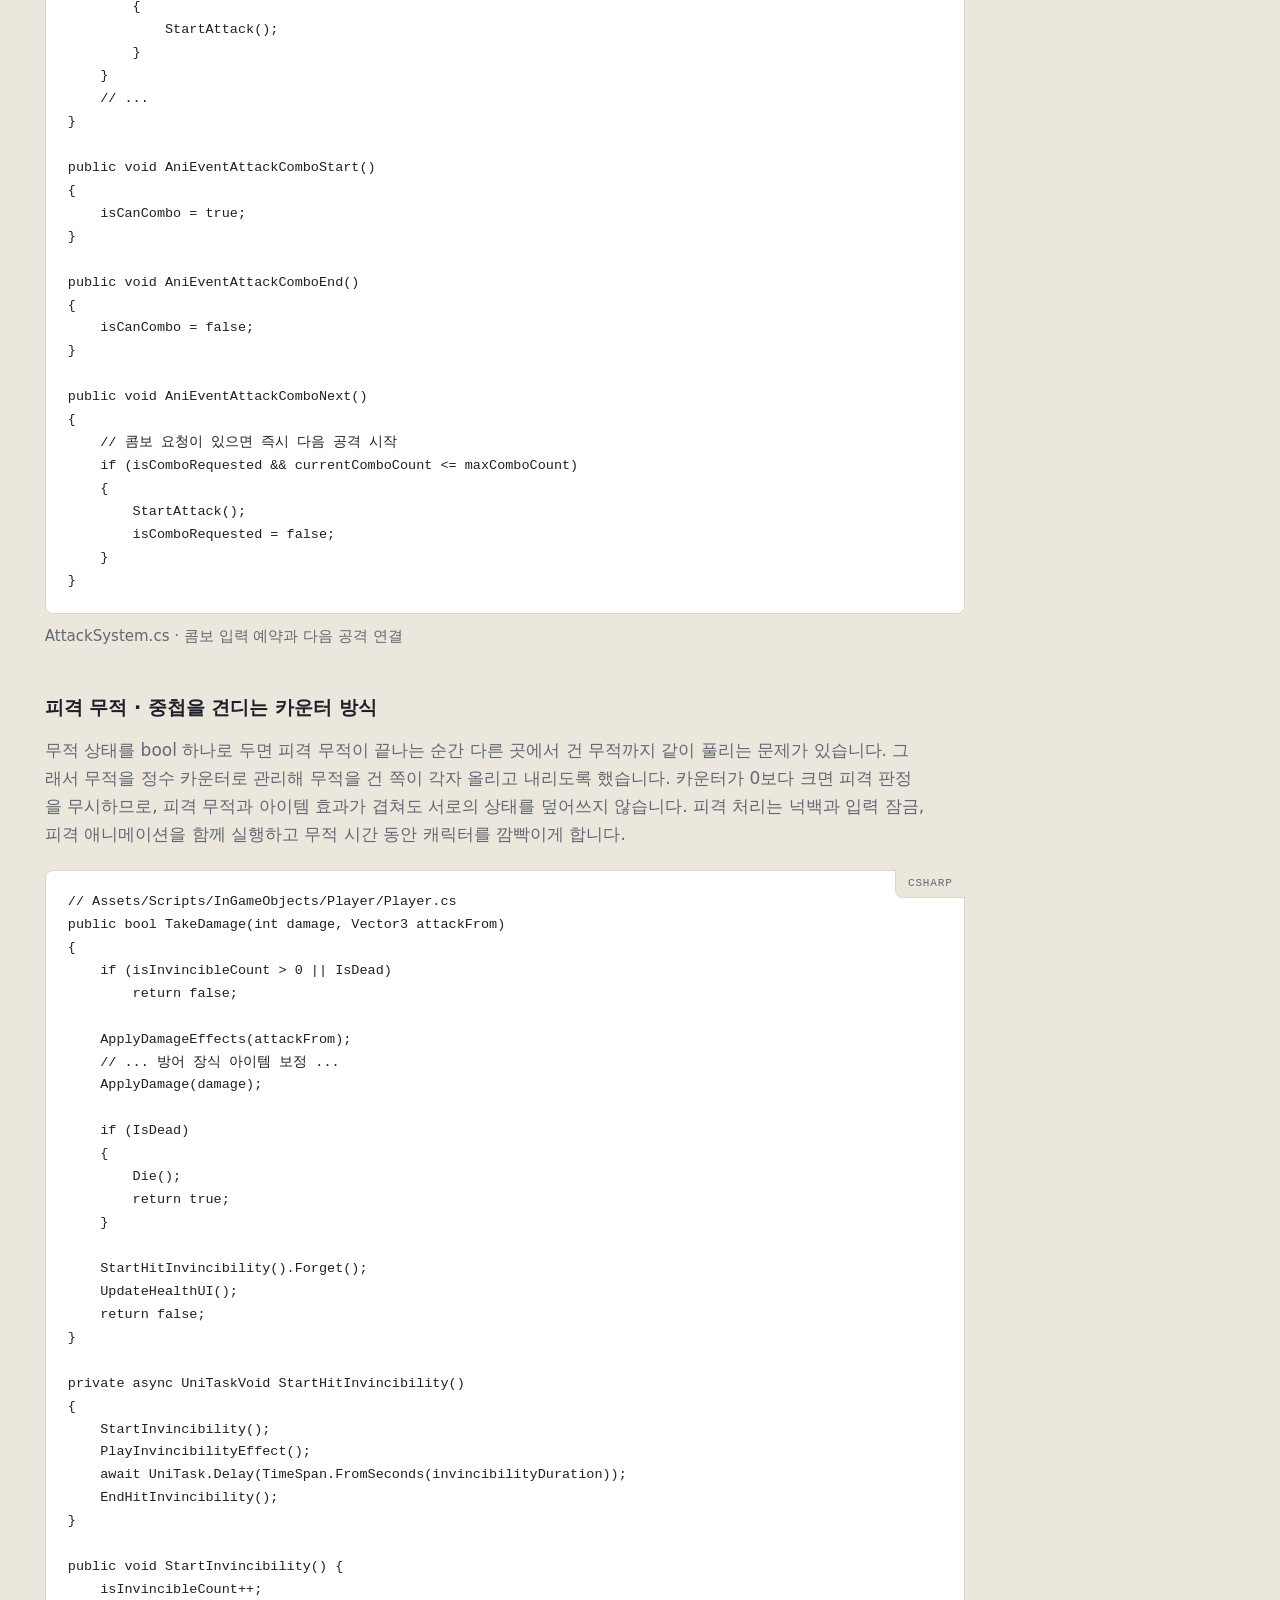
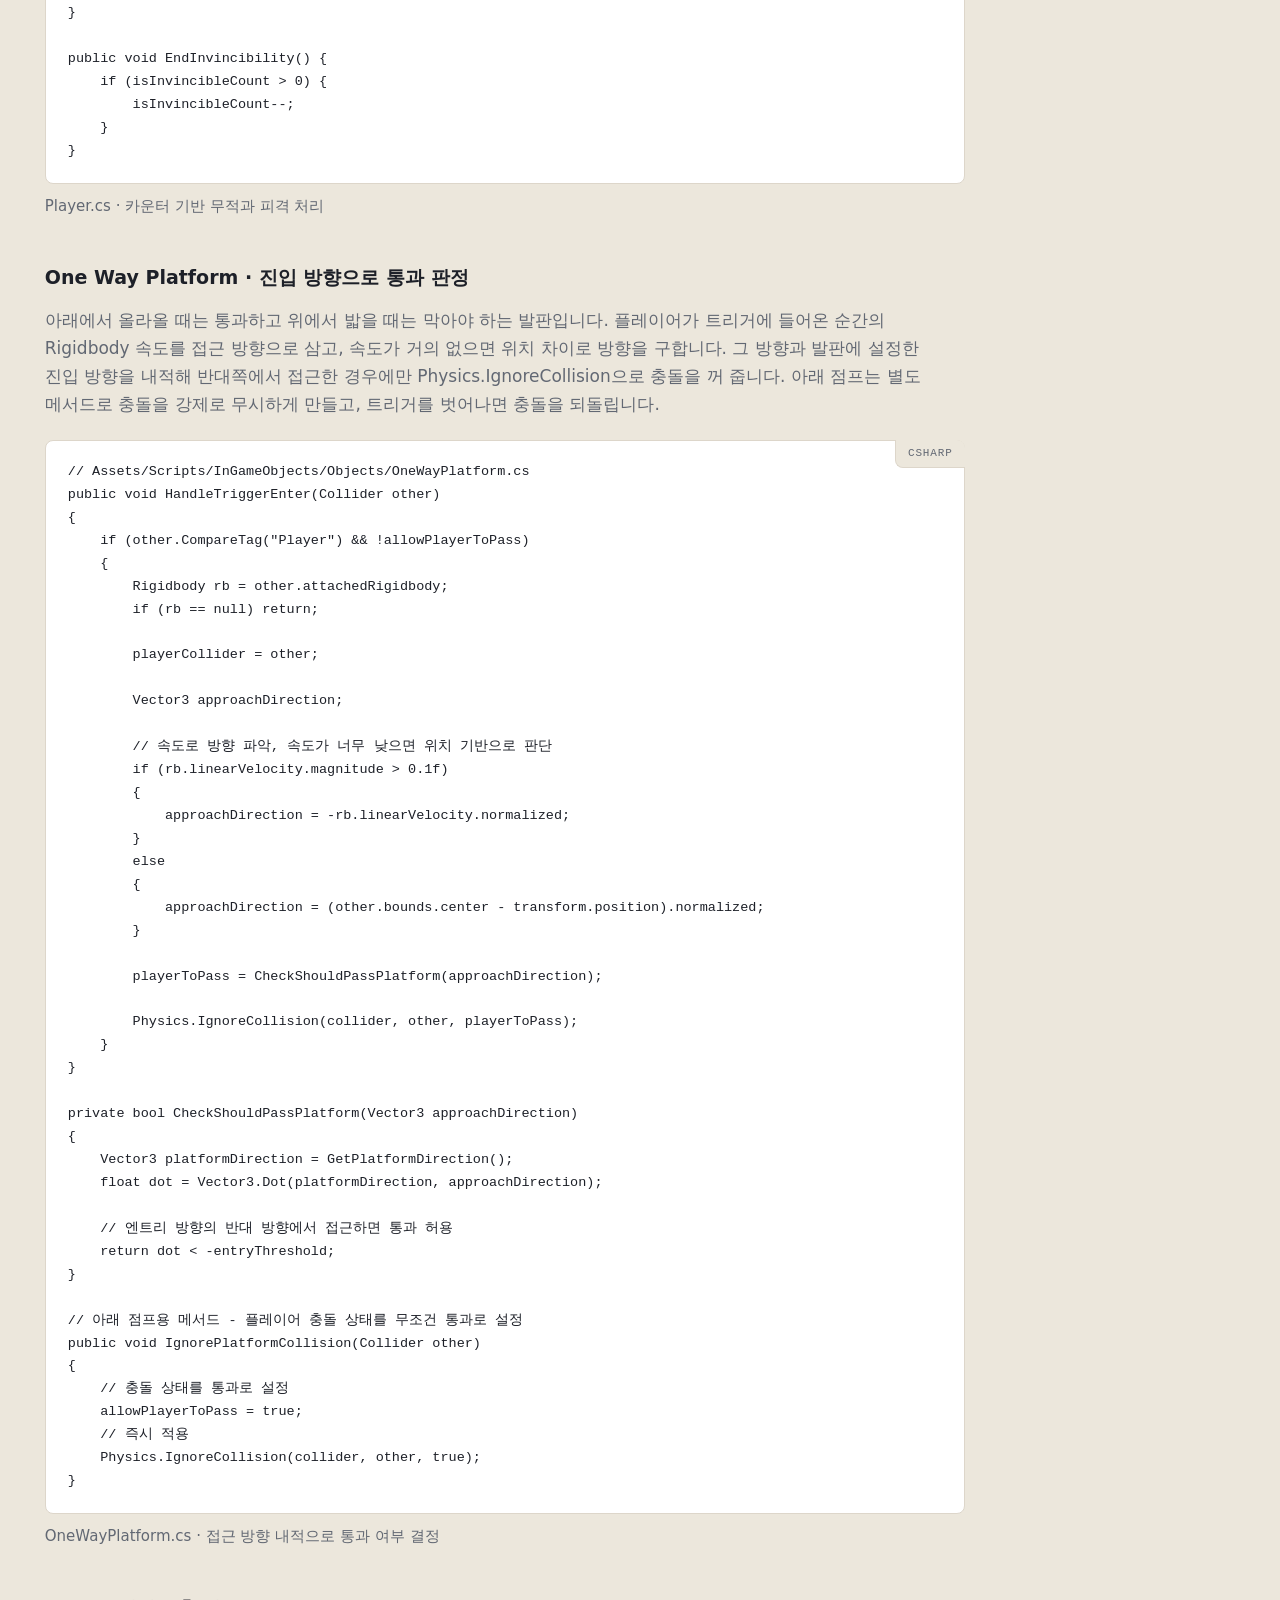
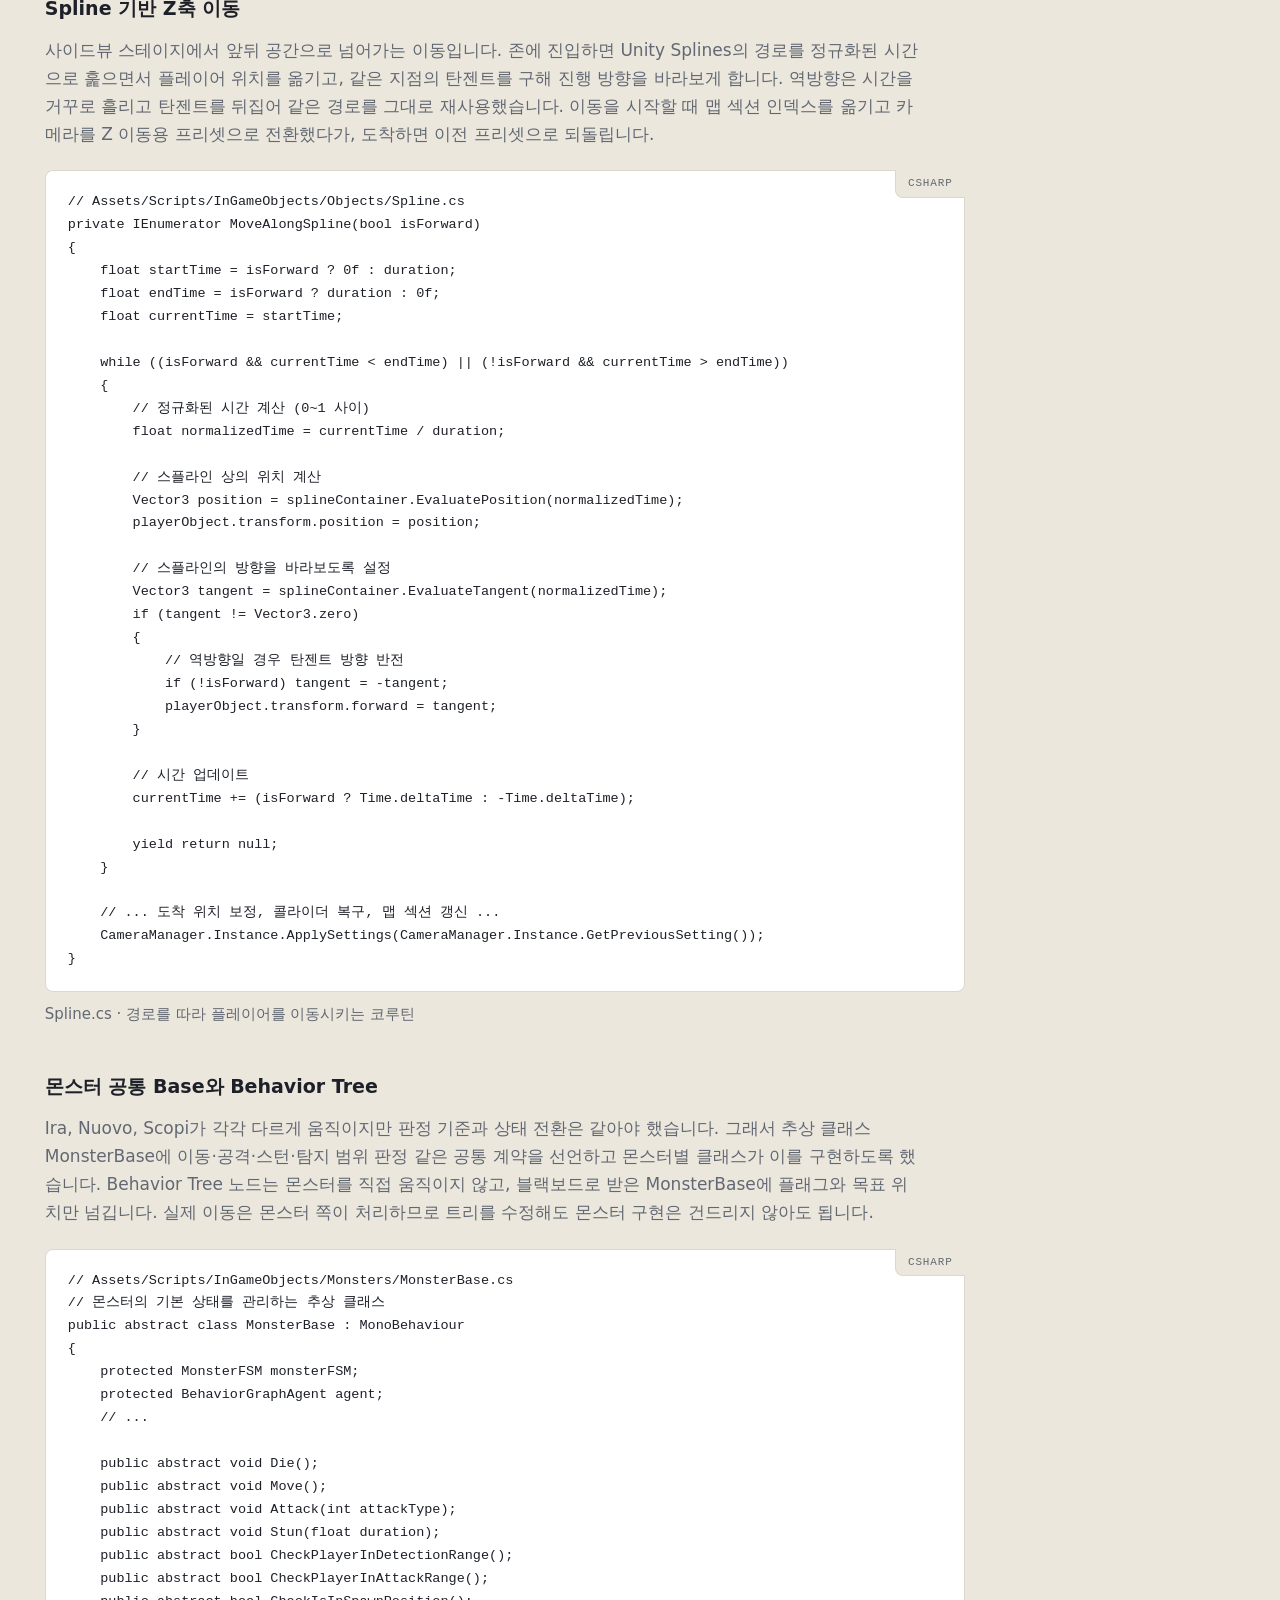
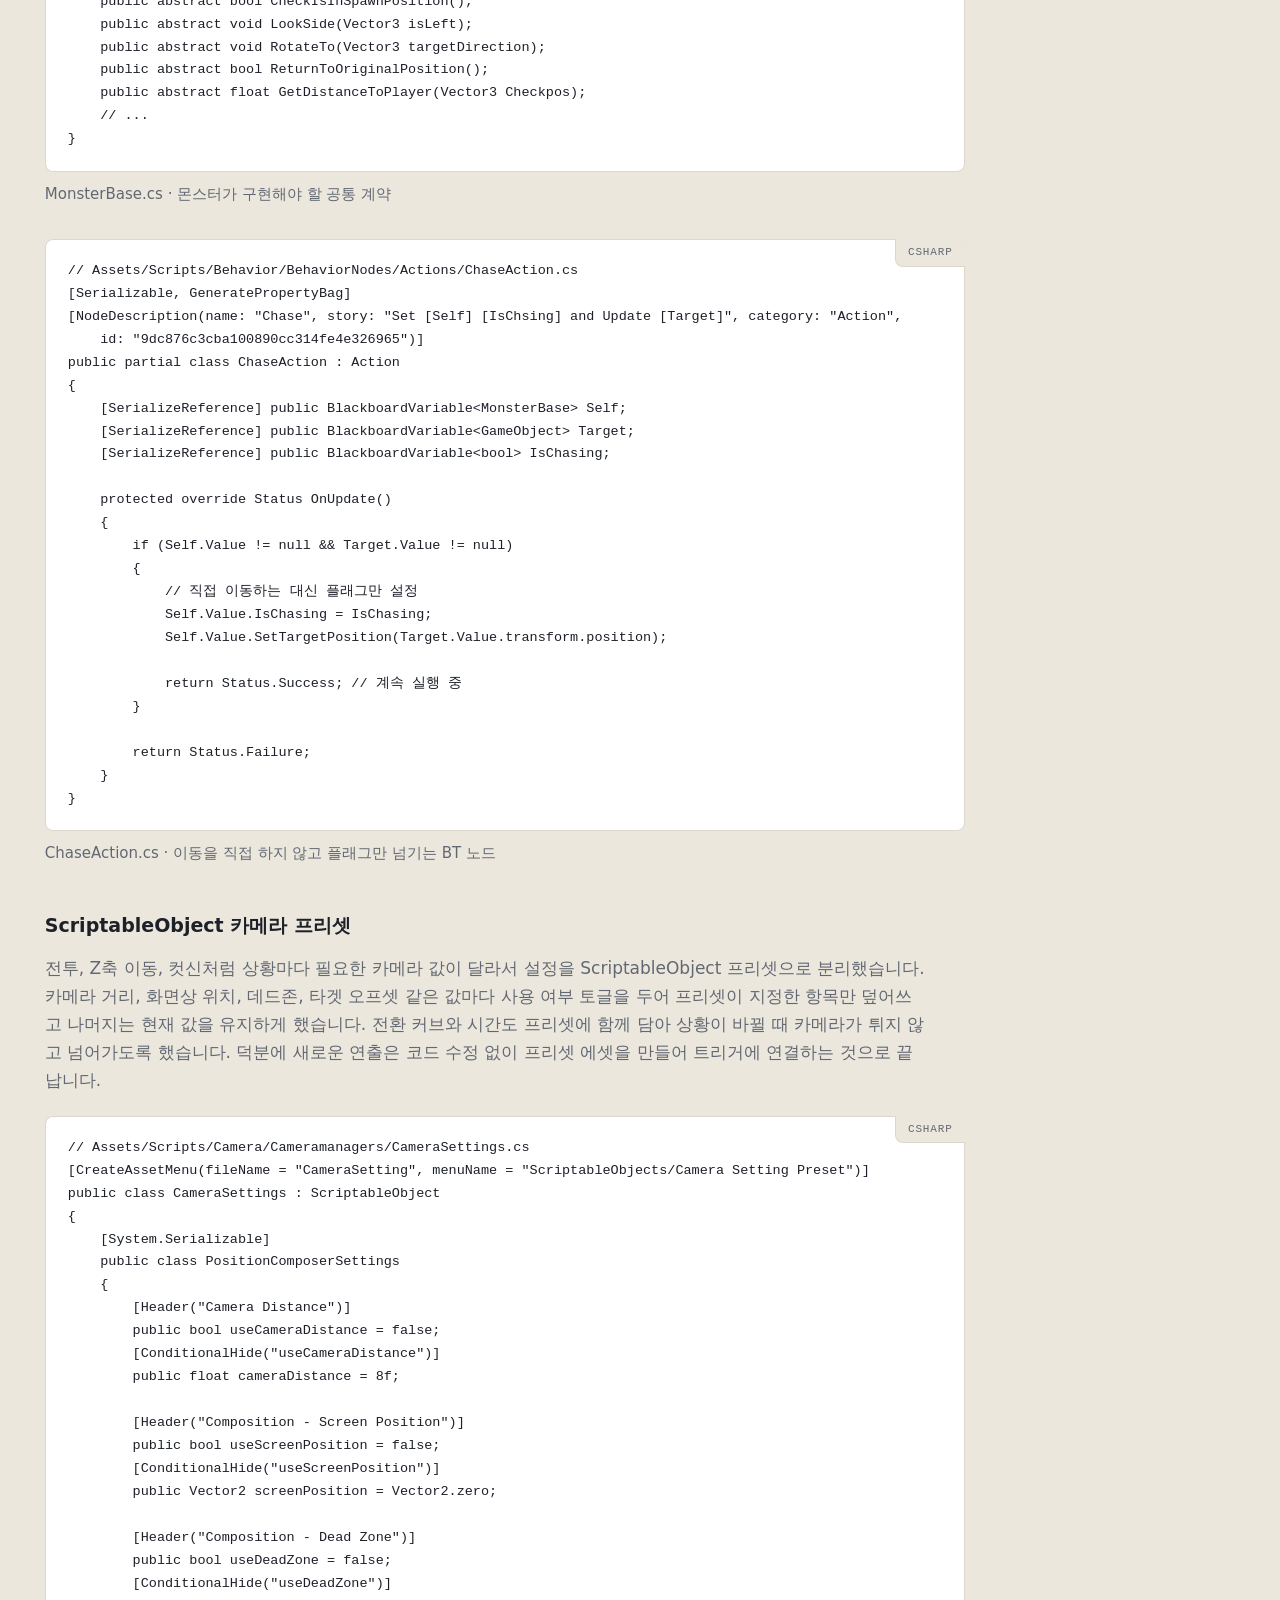
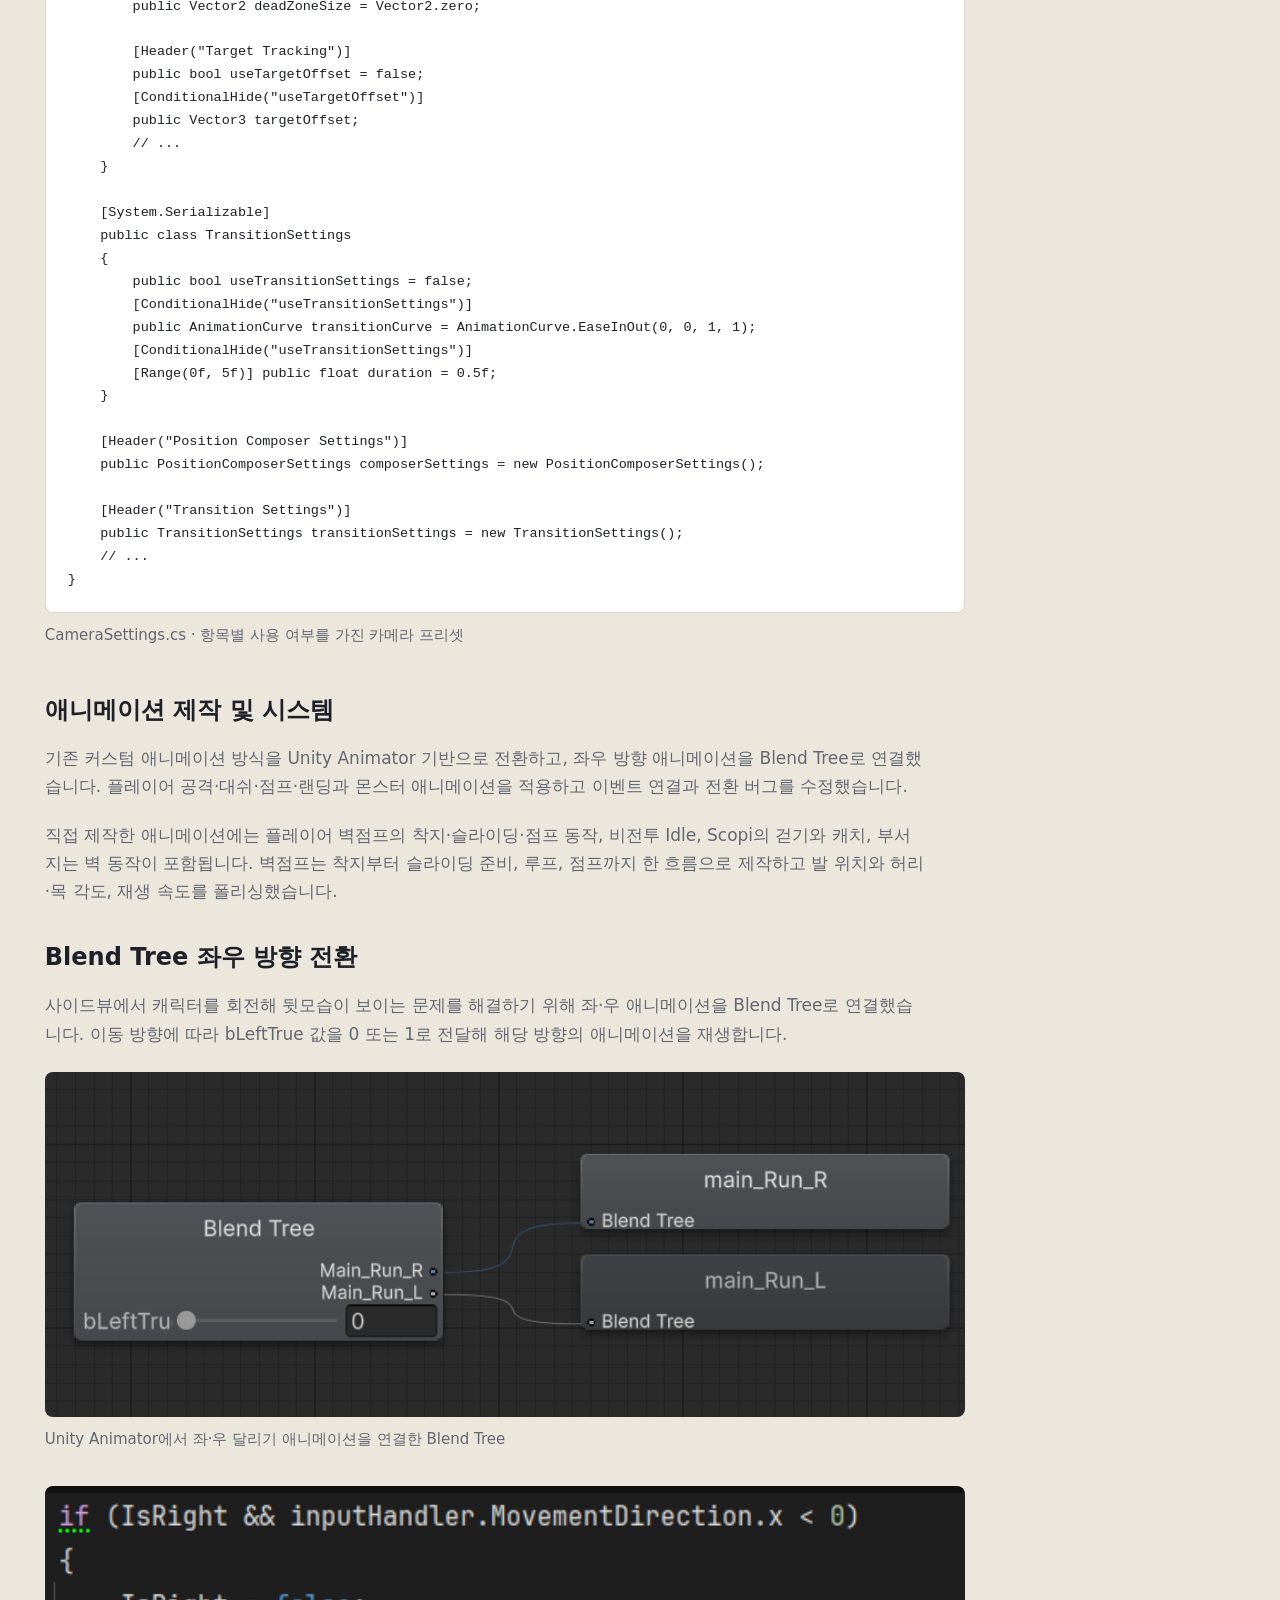
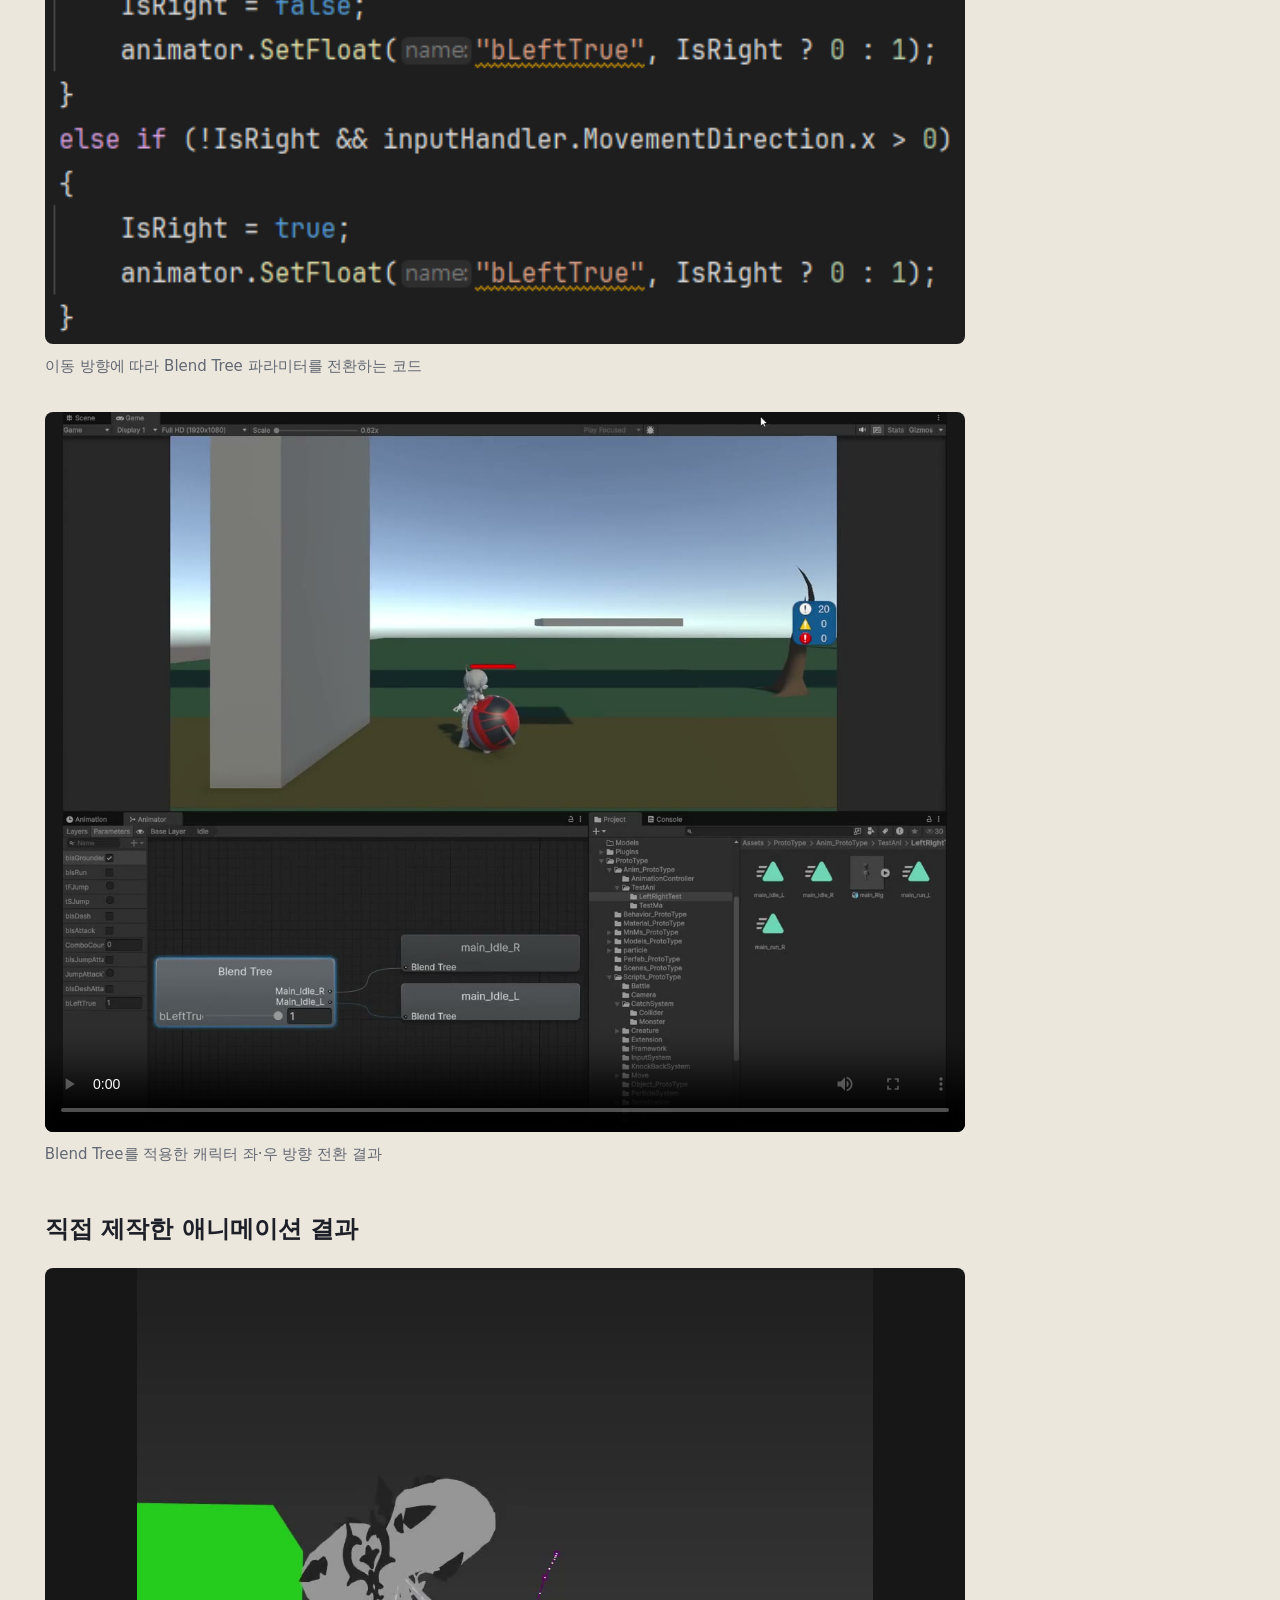
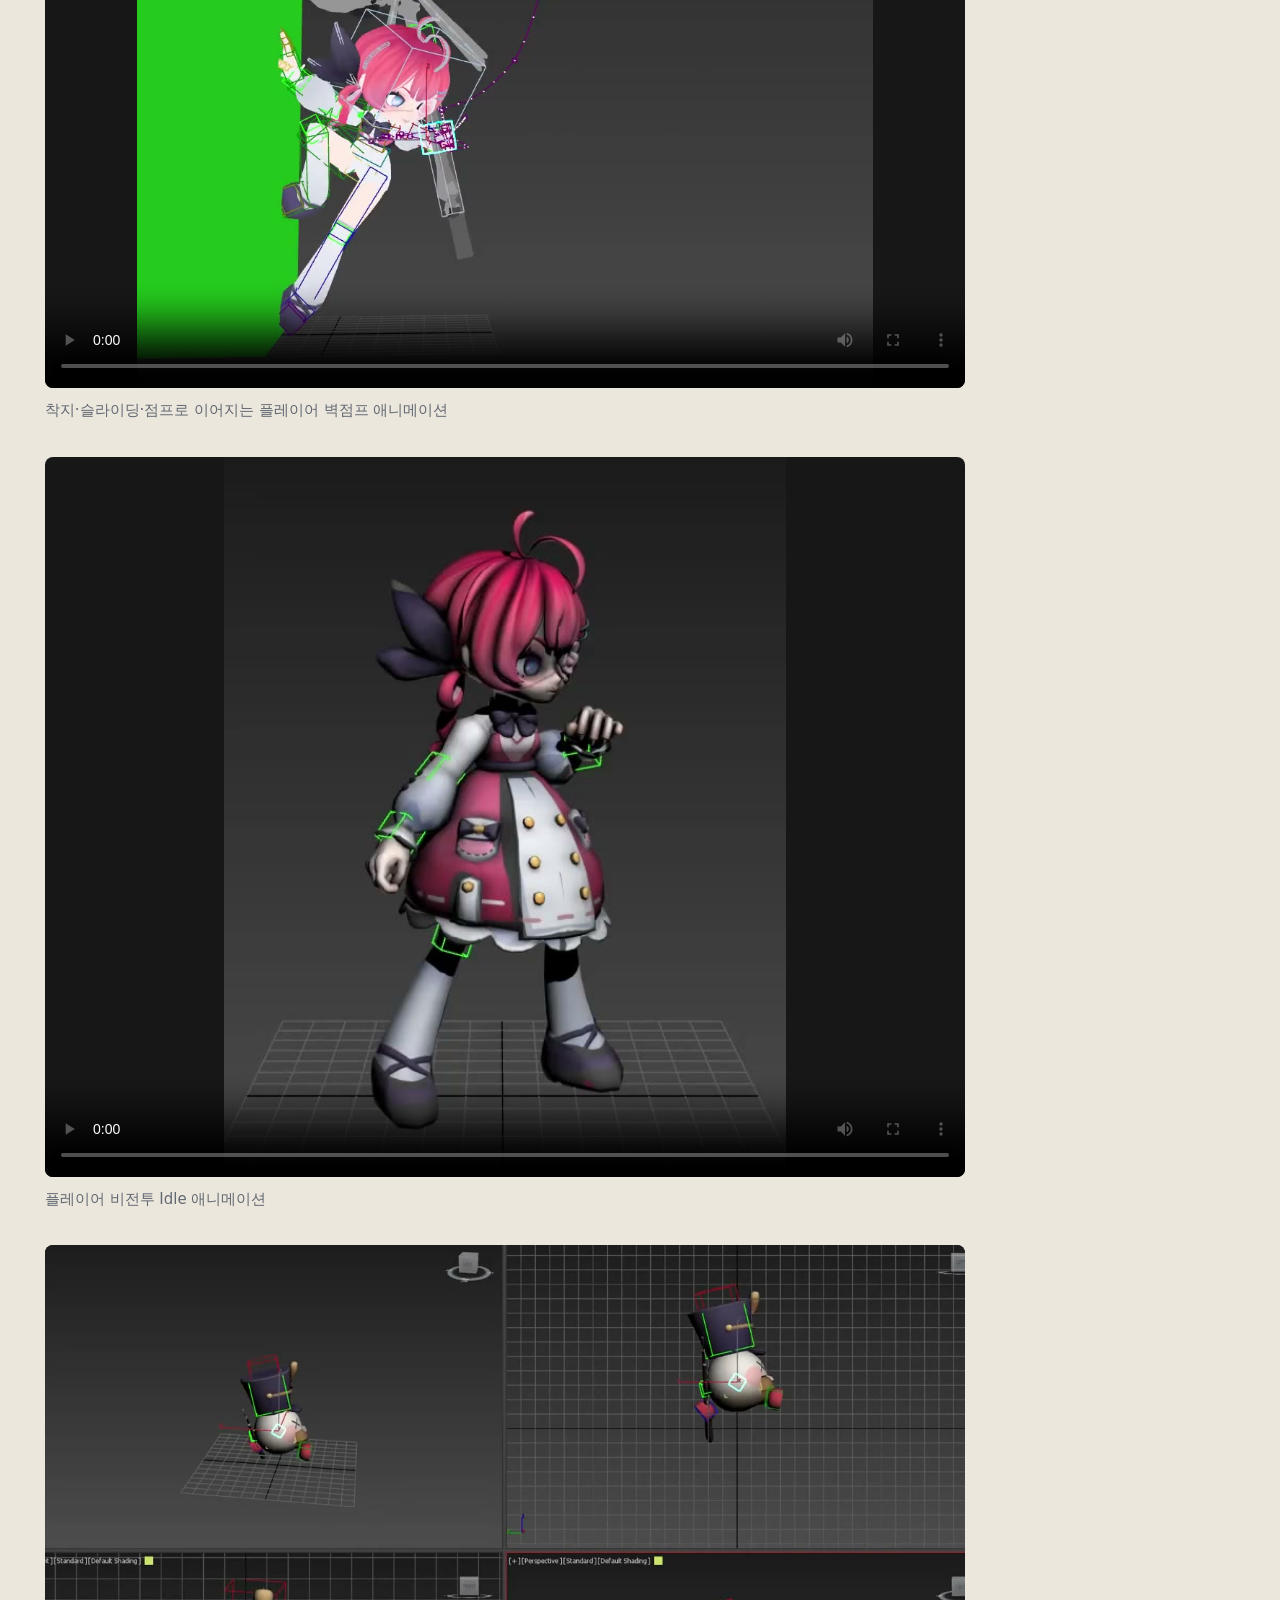
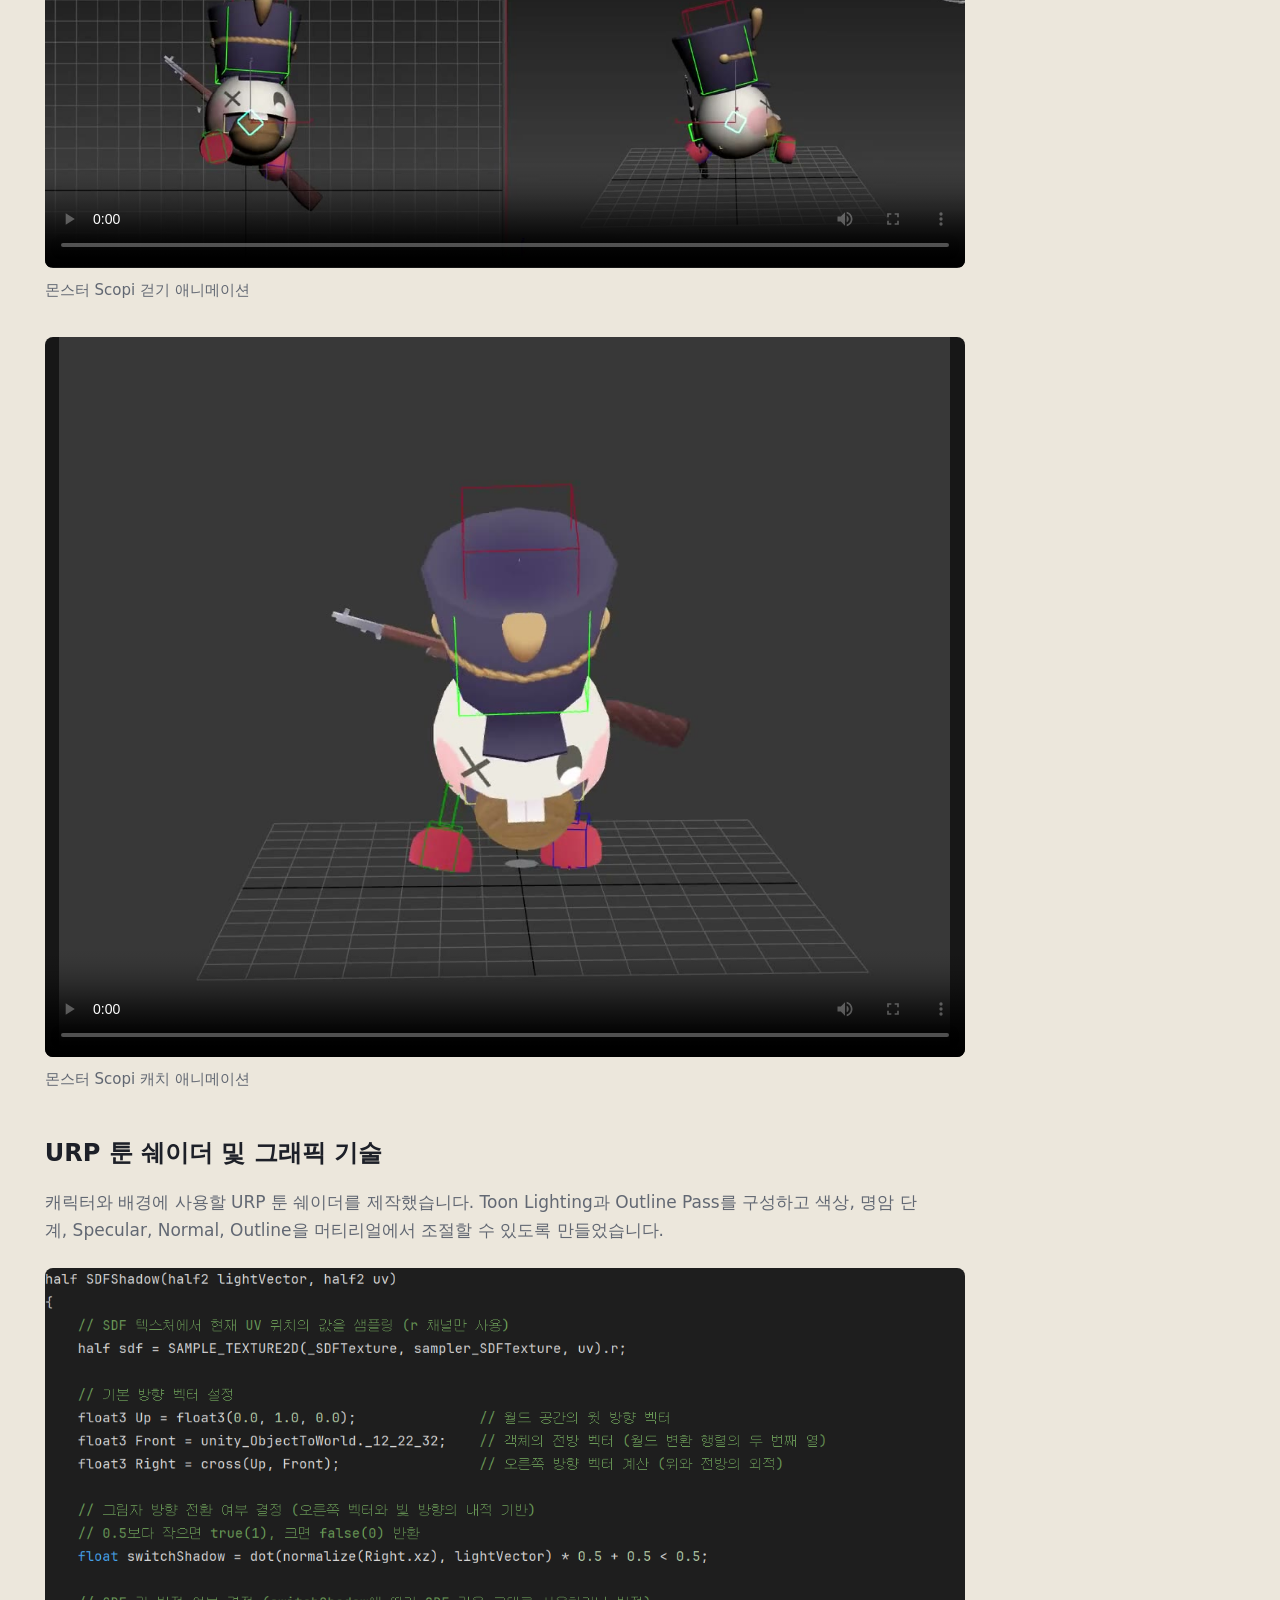
==== commit bde14d15: "Rework main page from portfolio clinic feedback Restructure the tech stack into 프로그래밍 / AI 도구 / 부가 프" ====
--- a/project.html
+++ b/project.html
@@ -34,32 +34,30 @@
             <div class="project-links" data-project-links></div>
           </div>
           <img class="detail-hero__image" data-project-image alt="">
+          <dl class="detail-specs" data-project-specs></dl>
         </div>
       </section>
 
       <section class="section" aria-labelledby="project-info-title">
-        <div class="section__inner detail-layout">
-          <div>
-            <p class="section__label">Overview</p>
-            <h2 id="project-info-title">문제 해결</h2>
-            <div class="learning-grid">
-              <section>
-                <h3>문제</h3>
-                <p data-project-problem></p>
-              </section>
-              <section>
-                <h3>해결</h3>
-                <p data-project-solution></p>
-              </section>
-              <section>
-                <h3>배운점</h3>
-                <p data-project-learned></p>
-              </section>
-            </div>
-            <h2 class="subsection-title">내가 한 작업</h2>
-            <p data-project-role></p>
+        <div class="section__inner">
+          <p class="section__label">Overview</p>
+          <h2 id="project-info-title">문제 해결</h2>
+          <div class="learning-grid">
+            <section>
+              <h3>문제</h3>
+              <p data-project-problem></p>
+            </section>
+            <section>
+              <h3>해결</h3>
+              <p data-project-solution></p>
+            </section>
+            <section>
+              <h3>배운점</h3>
+              <p data-project-learned></p>
+            </section>
           </div>
-          <dl class="detail-specs" data-project-specs></dl>
+          <h2 class="subsection-title">내가 한 작업</h2>
+          <p data-project-role></p>
         </div>
       </section>
 
--- a/styles.css
+++ b/styles.css
@@ -108,8 +108,8 @@
 
 .nav a:hover,
 .nav a:focus-visible,
-.project a:hover,
-.project a:focus-visible,
+.project a:not(.project-detail-link):hover,
+.project a:not(.project-detail-link):focus-visible,
 .contact-panel a:hover,
 .contact-panel a:focus-visible {
   color: var(--accent);
@@ -120,8 +120,8 @@
   grid-template-columns: minmax(0, 1.05fr) minmax(320px, 0.95fr);
   align-items: center;
   gap: clamp(28px, 5vw, 76px);
-  min-height: calc(100svh - 68px);
-  padding: clamp(44px, 7vw, 88px) clamp(20px, 5vw, 72px) clamp(48px, 7vw, 92px);
+  min-height: calc(82svh - 68px);
+  padding: clamp(36px, 5vw, 64px) clamp(20px, 3.5vw, 48px) clamp(40px, 5vw, 68px);
   overflow: hidden;
 }
 
@@ -252,7 +252,7 @@
 }
 
 .section {
-  padding: clamp(62px, 9vw, 116px) clamp(20px, 5vw, 72px);
+  padding: clamp(44px, 5.5vw, 76px) clamp(20px, 3.5vw, 48px);
 }
 
 .section--muted {
@@ -260,7 +260,7 @@
 }
 
 .section__inner {
-  width: min(100%, 1160px);
+  width: min(100%, 1400px);
   margin: 0 auto;
 }
 
@@ -281,6 +281,269 @@
 .section-heading p {
   max-width: 420px;
   margin-bottom: 8px;
+}
+
+.skills-section {
+  background: var(--bg);
+  color: var(--ink);
+}
+
+.skills-section .section__label {
+  color: var(--accent);
+}
+
+.skills-section .section-heading p {
+  color: var(--muted);
+}
+
+.skills-layout {
+  display: grid;
+  grid-template-columns: minmax(0, 1.55fr) minmax(240px, 0.65fr);
+  gap: clamp(36px, 6vw, 80px);
+  align-items: start;
+}
+
+.skills-column {
+  display: grid;
+  gap: clamp(26px, 3vw, 36px);
+}
+
+.skills-column .skills-block + .skills-block {
+  padding-top: clamp(24px, 3vw, 32px);
+  border-top: 1px solid var(--line);
+}
+
+.skills-subtitle {
+  margin-bottom: 18px;
+  color: var(--muted);
+  font-size: 15px;
+  letter-spacing: 0.04em;
+}
+
+.tool-grid,
+.language-list {
+  margin: 0;
+  padding: 0;
+  list-style: none;
+}
+
+.tool-grid {
+  display: grid;
+  grid-template-columns: repeat(auto-fill, minmax(min(100%, 190px), 1fr));
+  gap: 12px;
+}
+
+.tool-card {
+  display: flex;
+  align-items: center;
+  gap: 10px;
+  min-height: 64px;
+  padding: 12px 14px;
+  border: 1px solid var(--line);
+  border-radius: 8px;
+  background: rgba(255, 255, 255, 0.5);
+  font-weight: 800;
+}
+
+.tool-card img {
+  flex: 0 0 auto;
+  width: 24px;
+  height: 24px;
+  opacity: 0.92;
+  object-fit: contain;
+}
+
+/* 로고가 없는 항목은 같은 자리에 강조 점을 두어 정렬을 맞춘다. */
+.tool-card--plain::before {
+  content: "";
+  flex: 0 0 auto;
+  width: 24px;
+  height: 24px;
+  border-radius: 50%;
+  background:
+    radial-gradient(circle at center, var(--accent) 0 3.5px, transparent 3.5px),
+    rgba(23, 107, 135, 0.07);
+}
+
+.tool-name {
+  flex: 1 1 auto;
+  line-height: 1.3;
+  overflow-wrap: anywhere;
+}
+
+.skill-level {
+  flex: 0 0 auto;
+  padding: 3px 7px;
+  border: 1px solid rgba(23, 107, 135, 0.28);
+  border-radius: 999px;
+  color: var(--accent);
+  font-size: 10px;
+  font-weight: 850;
+  line-height: 1.2;
+}
+
+.skill-level--primary {
+  border-color: rgba(23, 107, 135, 0.48);
+  background: rgba(23, 107, 135, 0.09);
+  color: var(--accent-strong);
+}
+
+.skill-level--basic {
+  border-color: rgba(98, 104, 115, 0.22);
+  color: var(--muted);
+}
+
+.language-list {
+  display: flex;
+  flex-wrap: wrap;
+  gap: 10px;
+}
+
+.language-list li {
+  display: inline-flex;
+  align-items: center;
+  gap: 9px;
+  min-width: 0;
+  padding: 4px 0;
+  border: 0;
+  border-radius: 0;
+  color: var(--ink);
+  font-size: 18px;
+  font-weight: 850;
+  text-align: center;
+}
+
+.language-list .skill-level {
+  font-size: 9px;
+}
+
+.skills-subtitle--spaced {
+  margin-top: 28px;
+}
+
+.certificate-list {
+  display: grid;
+  gap: 12px;
+  margin: 0;
+  padding: 0;
+  list-style: none;
+}
+
+.certificate-list li {
+  display: grid;
+  gap: 3px;
+}
+
+.certificate-name {
+  color: var(--ink);
+  font-size: 18px;
+  font-weight: 850;
+}
+
+.certificate-meta {
+  color: var(--muted);
+  font-size: 14px;
+}
+
+.capabilities {
+  margin-top: clamp(48px, 7vw, 76px);
+  padding-top: clamp(34px, 5vw, 52px);
+  border-top: 1px solid var(--line);
+}
+
+.capabilities-section .capabilities {
+  margin-top: 0;
+  padding-top: 0;
+  border-top: 0;
+}
+
+.home-main {
+  display: flex;
+  flex-direction: column;
+}
+
+.home-main .hero {
+  order: 1;
+}
+
+.home-main .skills-section {
+  order: 2;
+}
+
+.home-main #projects {
+  order: 3;
+}
+
+.home-main #freelance {
+  order: 4;
+}
+
+.home-main #studies {
+  order: 5;
+}
+
+.capabilities-heading {
+  display: flex;
+  align-items: end;
+  justify-content: space-between;
+  gap: 24px;
+  margin-bottom: 22px;
+}
+
+.capabilities-heading h3,
+.capabilities-heading p {
+  margin-bottom: 0;
+}
+
+.capabilities-heading h3 {
+  font-size: clamp(24px, 3vw, 34px);
+}
+
+.capabilities-heading p {
+  color: var(--muted);
+  font-size: 15px;
+}
+
+.capability-grid {
+  display: grid;
+  grid-template-columns: repeat(3, minmax(0, 1fr));
+  gap: 12px;
+}
+
+.capability-grid--compact .capability-card {
+  min-height: 0;
+}
+
+.capability-grid--compact .capability-card > span {
+  margin-bottom: 14px;
+}
+
+.capability-card {
+  min-height: 220px;
+  padding: 22px;
+  border: 1px solid var(--line);
+  border-radius: 8px;
+  background: rgba(255, 255, 255, 0.5);
+}
+
+.capability-card > span {
+  display: block;
+  margin-bottom: 28px;
+  color: var(--accent);
+  font-size: 13px;
+  font-weight: 850;
+}
+
+.capability-card h3 {
+  margin-bottom: 12px;
+  font-size: 19px;
+}
+
+.capability-card p {
+  margin-bottom: 0;
+  color: var(--muted);
+  font-size: 15px;
+  line-height: 1.65;
 }
 
 .intro-grid,
@@ -331,12 +594,21 @@
   grid-template-columns: repeat(2, minmax(0, 1fr));
 }
 
+.timeline--stacked {
+  grid-template-columns: 1fr;
+}
+
 .timeline li,
 .compact-list li {
   position: relative;
   padding-left: 18px;
   color: var(--muted);
   font-size: 16px;
+}
+
+.timeline--stacked li {
+  color: var(--ink);
+  font-weight: 650;
 }
 
 .timeline li::before,
@@ -378,6 +650,23 @@
   background: #d9d4ca;
 }
 
+/* 대표 프로젝트 옆 카드의 이미지가 남는 세로 공간을 채우도록 늘린다. */
+.project--flower-girl .project__image-link {
+  display: flex;
+  flex: 1 1 auto;
+  min-height: 200px;
+}
+
+.project--flower-girl img {
+  height: 100%;
+  aspect-ratio: auto;
+  object-position: center 30%;
+}
+
+.project--flower-girl .project__body {
+  flex: 0 0 auto;
+}
+
 .project__image-link {
   display: block;
 }
@@ -399,6 +688,23 @@
   flex-wrap: wrap;
   gap: 8px;
   padding-top: 10px;
+}
+
+.detail-hero .project-links:has(.video-embed-card) {
+  display: grid;
+  grid-template-columns: repeat(auto-fit, minmax(min(100%, 420px), 1fr));
+  gap: 16px;
+  width: 100%;
+  max-width: none;
+  padding-top: 0;
+}
+
+.detail-hero .project-links:has(.video-embed-card) > a {
+  grid-column: 1 / -1;
+  justify-self: start;
+  min-height: 28px;
+  padding: 0 9px;
+  font-size: 13px;
 }
 
 .project-links a,
@@ -416,11 +722,56 @@
   font-weight: 850;
 }
 
+.video-embed-card {
+  margin: 0;
+  overflow: hidden;
+  border-radius: 10px;
+  background: var(--surface);
+  box-shadow: 0 8px 22px rgba(29, 32, 40, 0.14);
+}
+
+.video-embed-card iframe {
+  display: block;
+  width: 100%;
+  aspect-ratio: 16 / 9;
+  height: auto;
+  border: 0;
+  background: #11151c;
+}
+
+.video-embed-card figcaption {
+  padding: 10px 12px 12px;
+  color: var(--ink);
+  font-size: 14px;
+  font-weight: 850;
+}
+
 .project-detail-link {
   width: fit-content;
   margin-top: auto;
   background: var(--accent);
   color: #ffffff;
+  transition: background-color 0.16s ease, box-shadow 0.16s ease, transform 0.16s ease;
+}
+
+.project-detail-link:hover,
+.project-detail-link:focus-visible {
+  background: var(--accent-strong);
+  border-color: var(--accent-strong);
+  color: #ffffff;
+  box-shadow: 0 6px 16px rgba(23, 107, 135, 0.28);
+  transform: translateY(-1px) scale(1.04);
+}
+
+@media (prefers-reduced-motion: reduce) {
+  .project-detail-link {
+    transition: none;
+  }
+
+  .project-detail-link:hover,
+  .project-detail-link:focus-visible {
+    transform: none;
+  }
 }
 
 .project-details {
@@ -578,7 +929,7 @@
 }
 
 .detail-hero {
-  padding: clamp(46px, 7vw, 92px) clamp(20px, 5vw, 72px);
+  padding: clamp(38px, 5vw, 68px) clamp(20px, 3.5vw, 48px);
 }
 
 .detail-hero__inner {
@@ -602,11 +953,14 @@
   color: var(--accent);
 }
 
-.detail-layout {
-  display: grid;
-  grid-template-columns: minmax(0, 1fr) minmax(300px, 0.8fr);
-  gap: clamp(28px, 5vw, 72px);
+.detail-hero__media-row {
+  display: grid;
+  grid-column: 1 / -1;
+  grid-template-columns: minmax(0, 1.3fr) minmax(280px, 0.7fr);
+  gap: clamp(20px, 3vw, 32px);
   align-items: start;
+  width: 100%;
+  padding-top: clamp(24px, 3vw, 40px);
 }
 
 .detail-specs {
@@ -619,6 +973,14 @@
   background: var(--surface);
 }
 
+/* 영상이 없는 경우 사양 목록을 히어로 아래 가로 띠로 펼친다. */
+.detail-hero__inner > .detail-specs {
+  grid-column: 1 / -1;
+  grid-template-columns: repeat(auto-fit, minmax(220px, 1fr));
+  gap: 12px 28px;
+  margin-top: clamp(24px, 3vw, 40px);
+}
+
 .detail-specs div {
   display: grid;
   grid-template-columns: 86px minmax(0, 1fr);
@@ -657,6 +1019,7 @@
 
 .learning-grid {
   display: grid;
+  grid-template-columns: repeat(auto-fit, minmax(min(100%, 280px), 1fr));
   gap: 16px;
   margin-bottom: 32px;
 }
@@ -702,8 +1065,54 @@
   font-size: 17px;
 }
 
+.content-flow h4 {
+  margin: 14px 0 -8px;
+  color: var(--ink);
+  font-size: 19px;
+}
+
 .content-figure {
   margin: 4px 0 10px;
+}
+
+.content-code {
+  position: relative;
+  margin: 2px 0 10px;
+}
+
+.code-block {
+  overflow-x: auto;
+  margin: 0;
+  padding: 20px 22px;
+  border: 1px solid var(--line);
+  border-radius: 8px;
+  background: var(--surface);
+  color: var(--ink);
+  font-size: 13.5px;
+  line-height: 1.7;
+  tab-size: 4;
+}
+
+.code-block code {
+  font-family: "JetBrains Mono", "D2Coding", ui-monospace, SFMono-Regular, Menlo,
+    Consolas, "Liberation Mono", monospace;
+  white-space: pre;
+}
+
+.code-block[data-lang]::before {
+  content: attr(data-lang);
+  position: absolute;
+  top: 0;
+  right: 0;
+  padding: 4px 12px;
+  border-left: 1px solid var(--line);
+  border-bottom: 1px solid var(--line);
+  border-radius: 0 8px 0 8px;
+  background: var(--surface-soft);
+  color: var(--muted);
+  font-size: 11px;
+  letter-spacing: 0.08em;
+  text-transform: uppercase;
 }
 
 .content-figure img {
@@ -714,6 +1123,14 @@
   object-fit: contain;
 }
 
+.content-video video {
+  display: block;
+  width: 100%;
+  max-height: 720px;
+  border-radius: 8px;
+  background: #171717;
+}
+
 .content-figure figcaption {
   margin-top: 10px;
   color: var(--muted);
@@ -726,7 +1143,15 @@
   .split-section,
   .split-section--reverse,
   .detail-hero__inner,
-  .detail-layout {
+  .detail-hero__media-row {
+    grid-template-columns: 1fr;
+  }
+
+  .capability-grid {
+    grid-template-columns: repeat(2, minmax(0, 1fr));
+  }
+
+  .skills-layout {
     grid-template-columns: 1fr;
   }
 
@@ -776,6 +1201,23 @@
     grid-template-columns: 1fr;
   }
 
+  .tool-grid {
+    grid-template-columns: repeat(2, minmax(0, 1fr));
+  }
+
+  .capabilities-heading {
+    align-items: flex-start;
+    flex-direction: column;
+  }
+
+  .capability-grid {
+    grid-template-columns: 1fr;
+  }
+
+  .detail-hero .project-links:has(.video-embed-card) {
+    grid-template-columns: 1fr;
+  }
+
   .project--featured {
     grid-column: auto;
   }
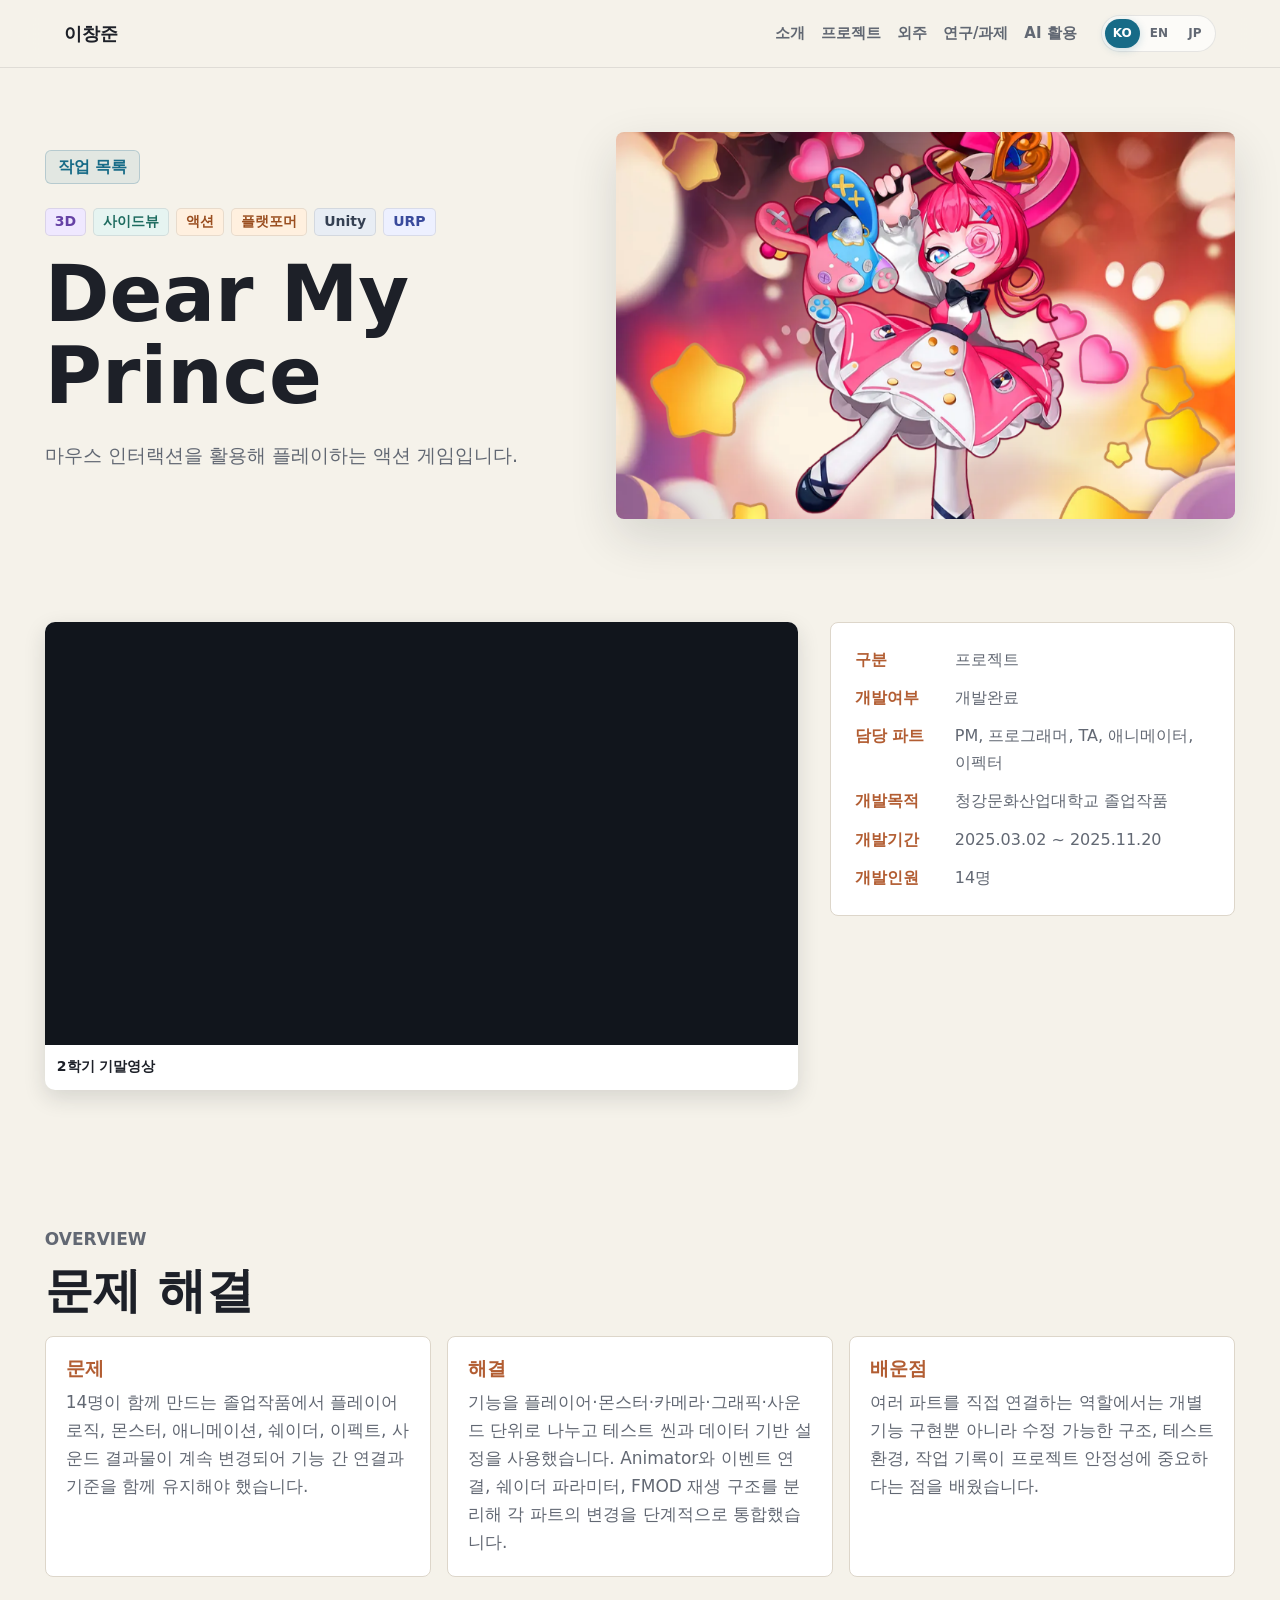
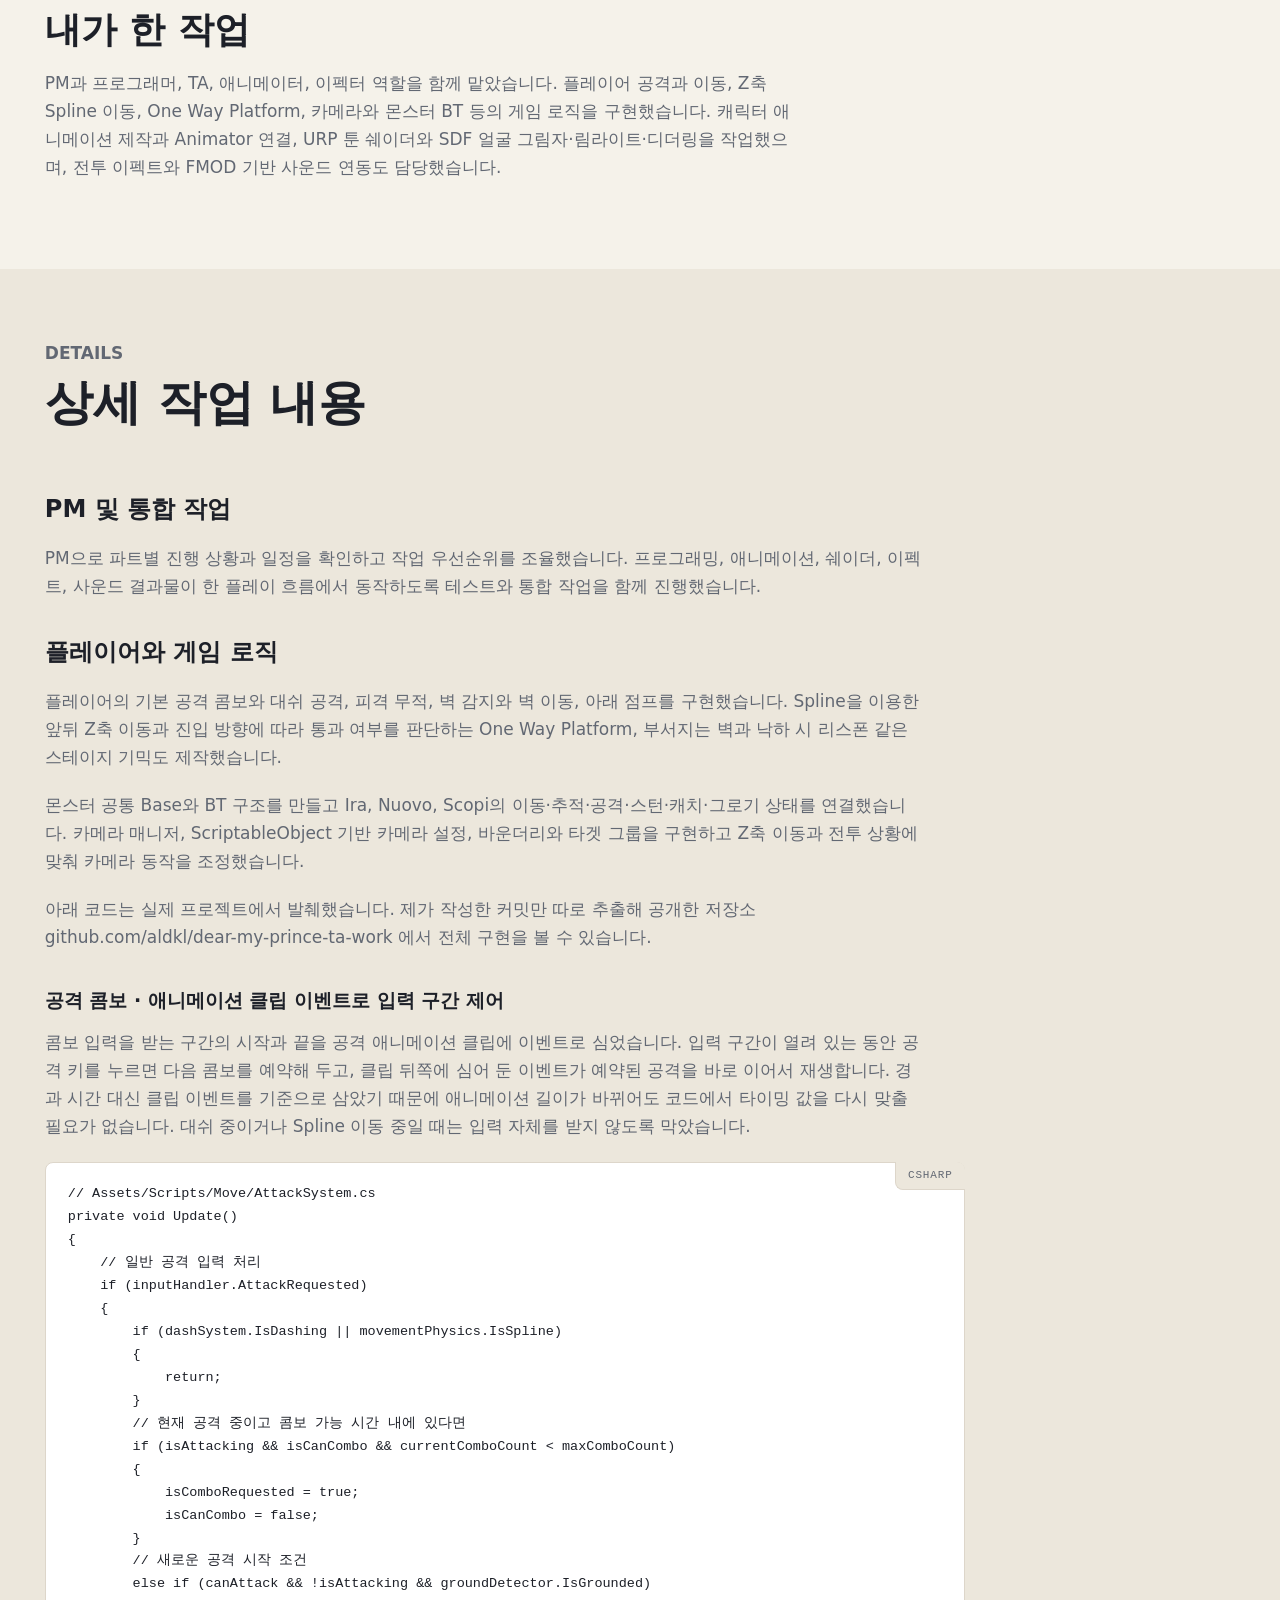
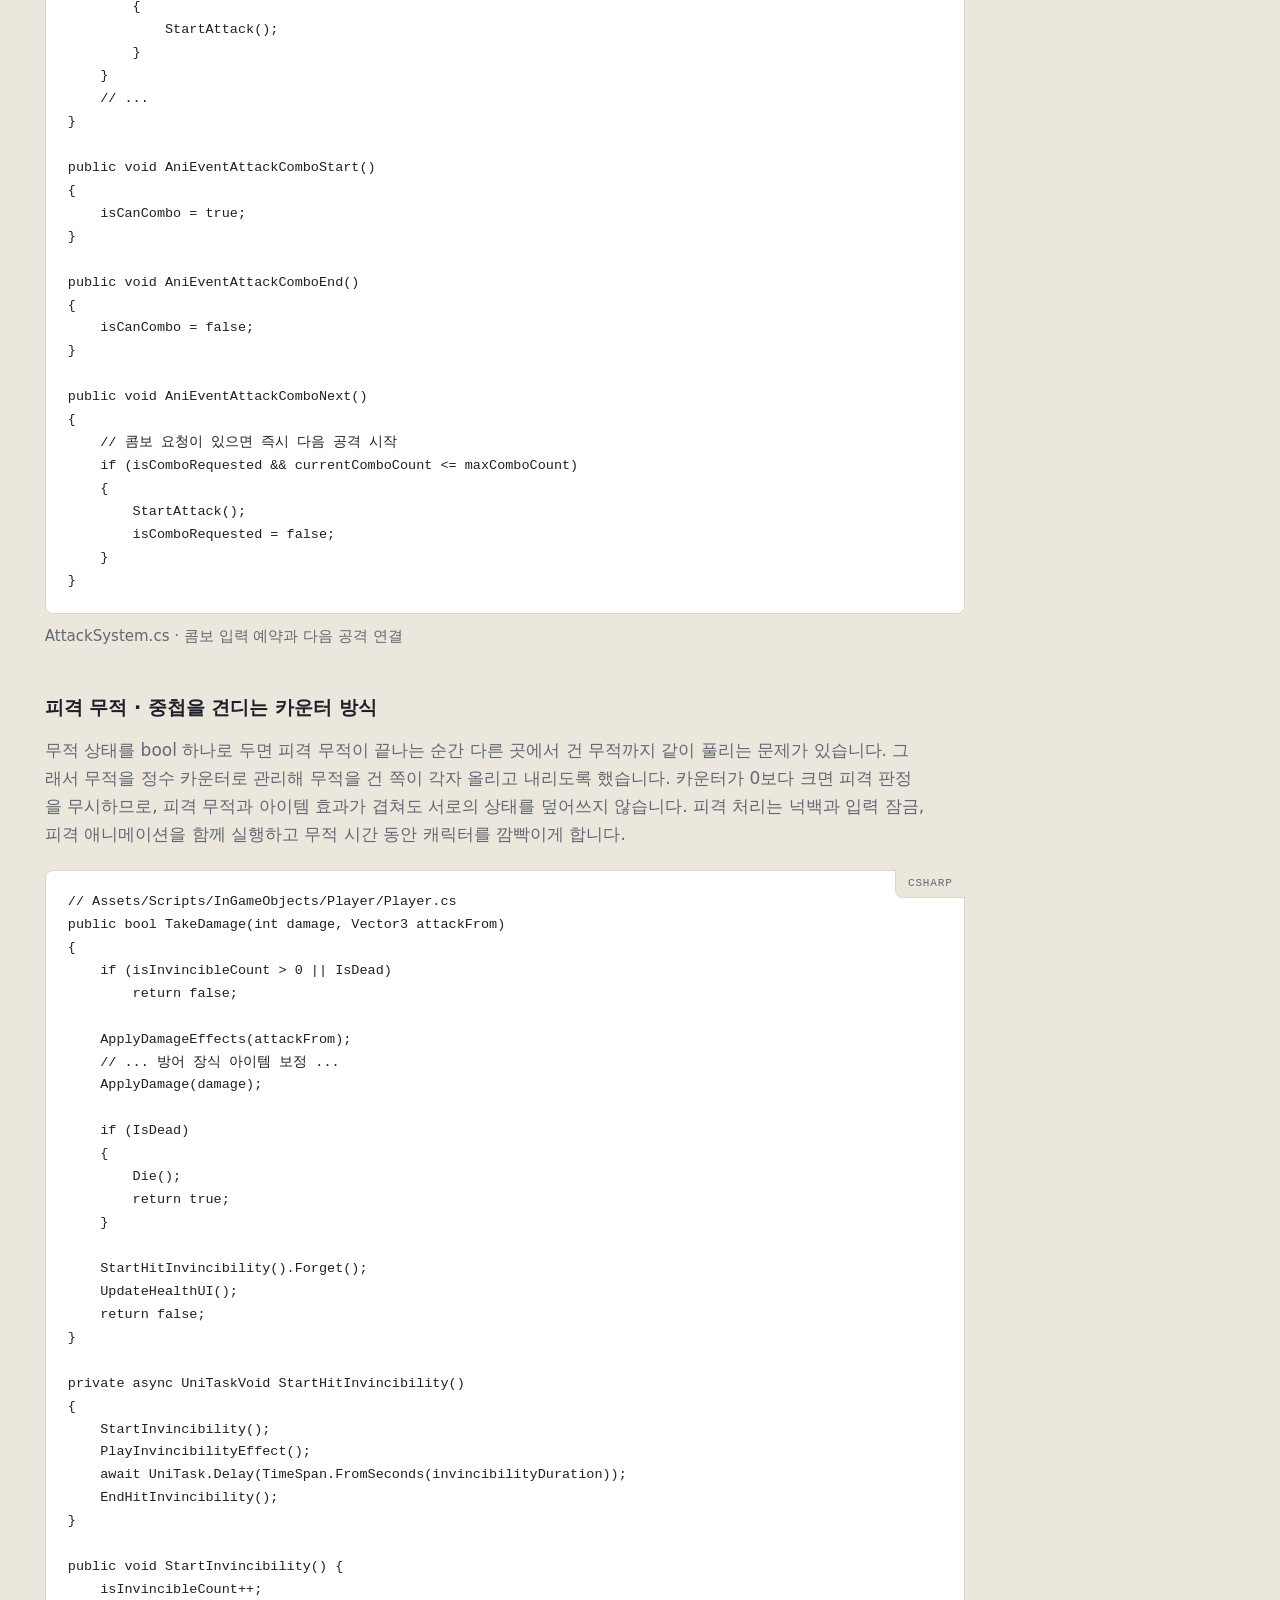
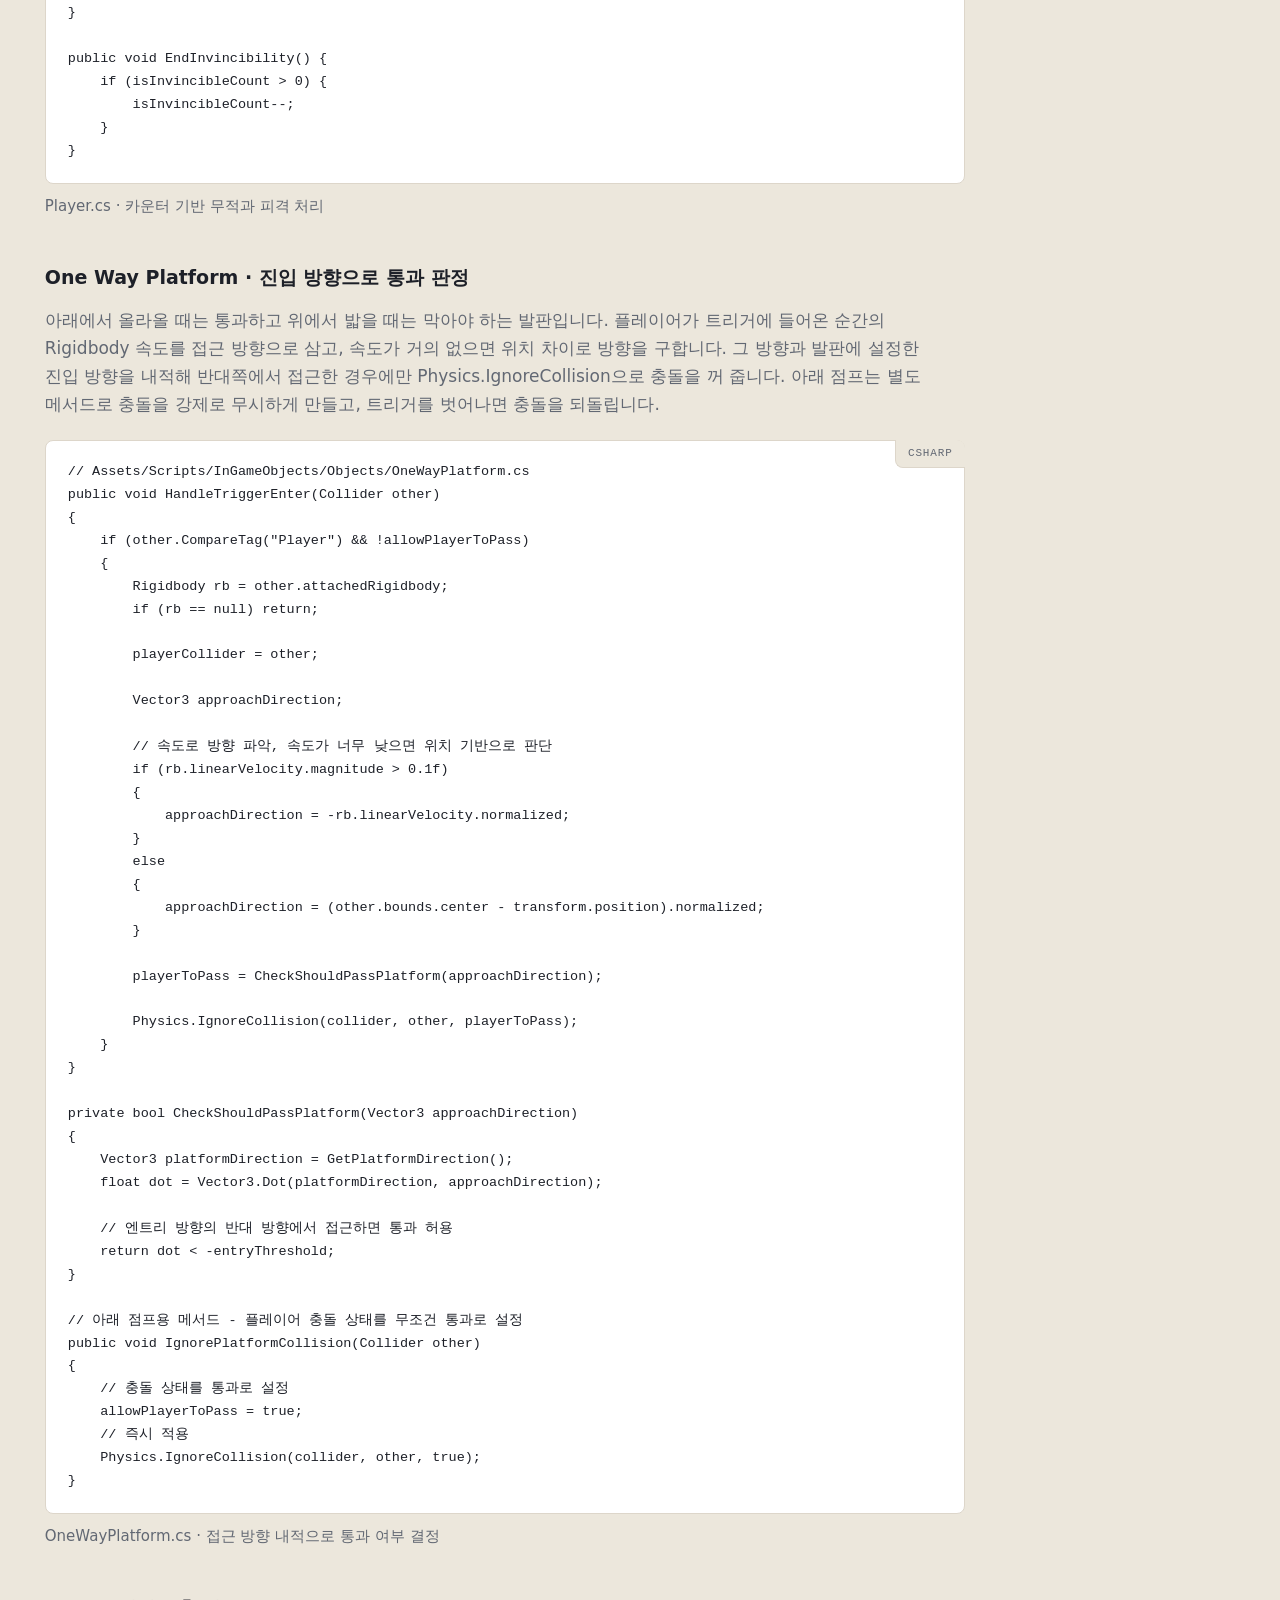
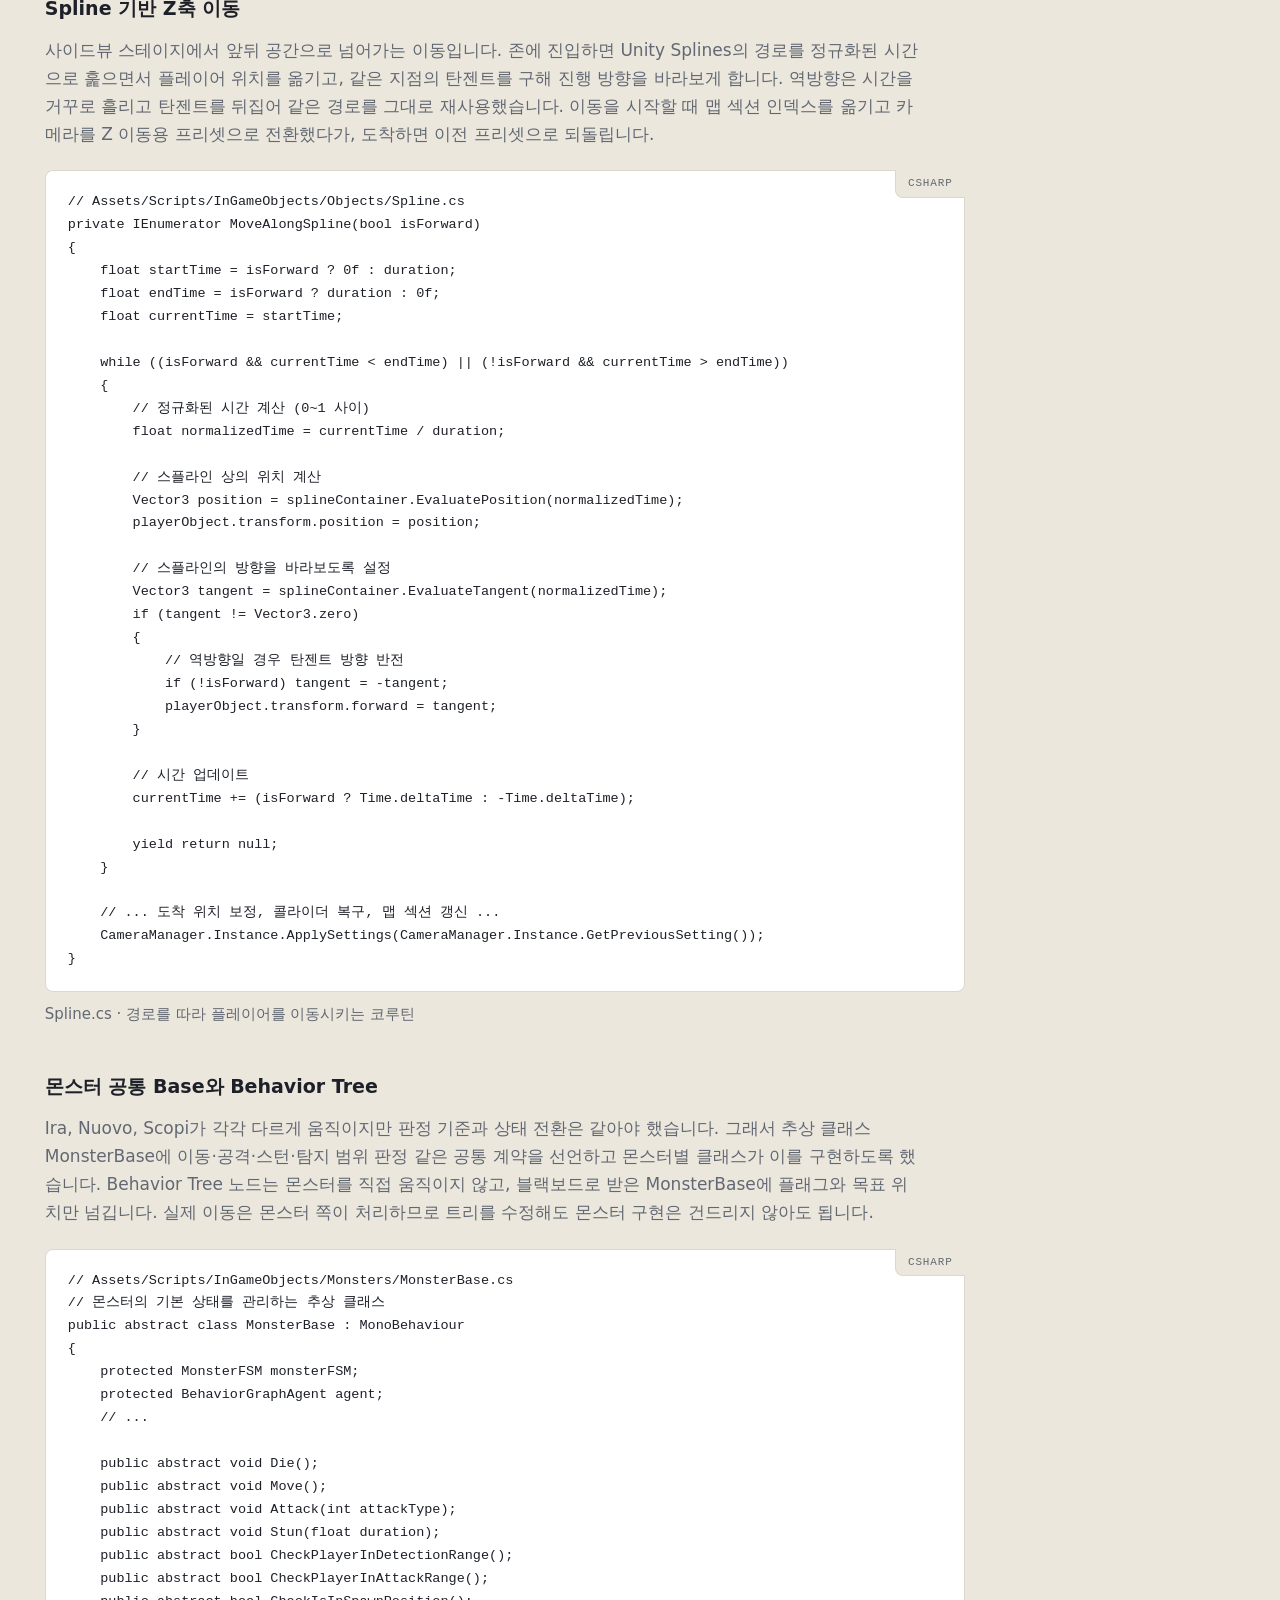
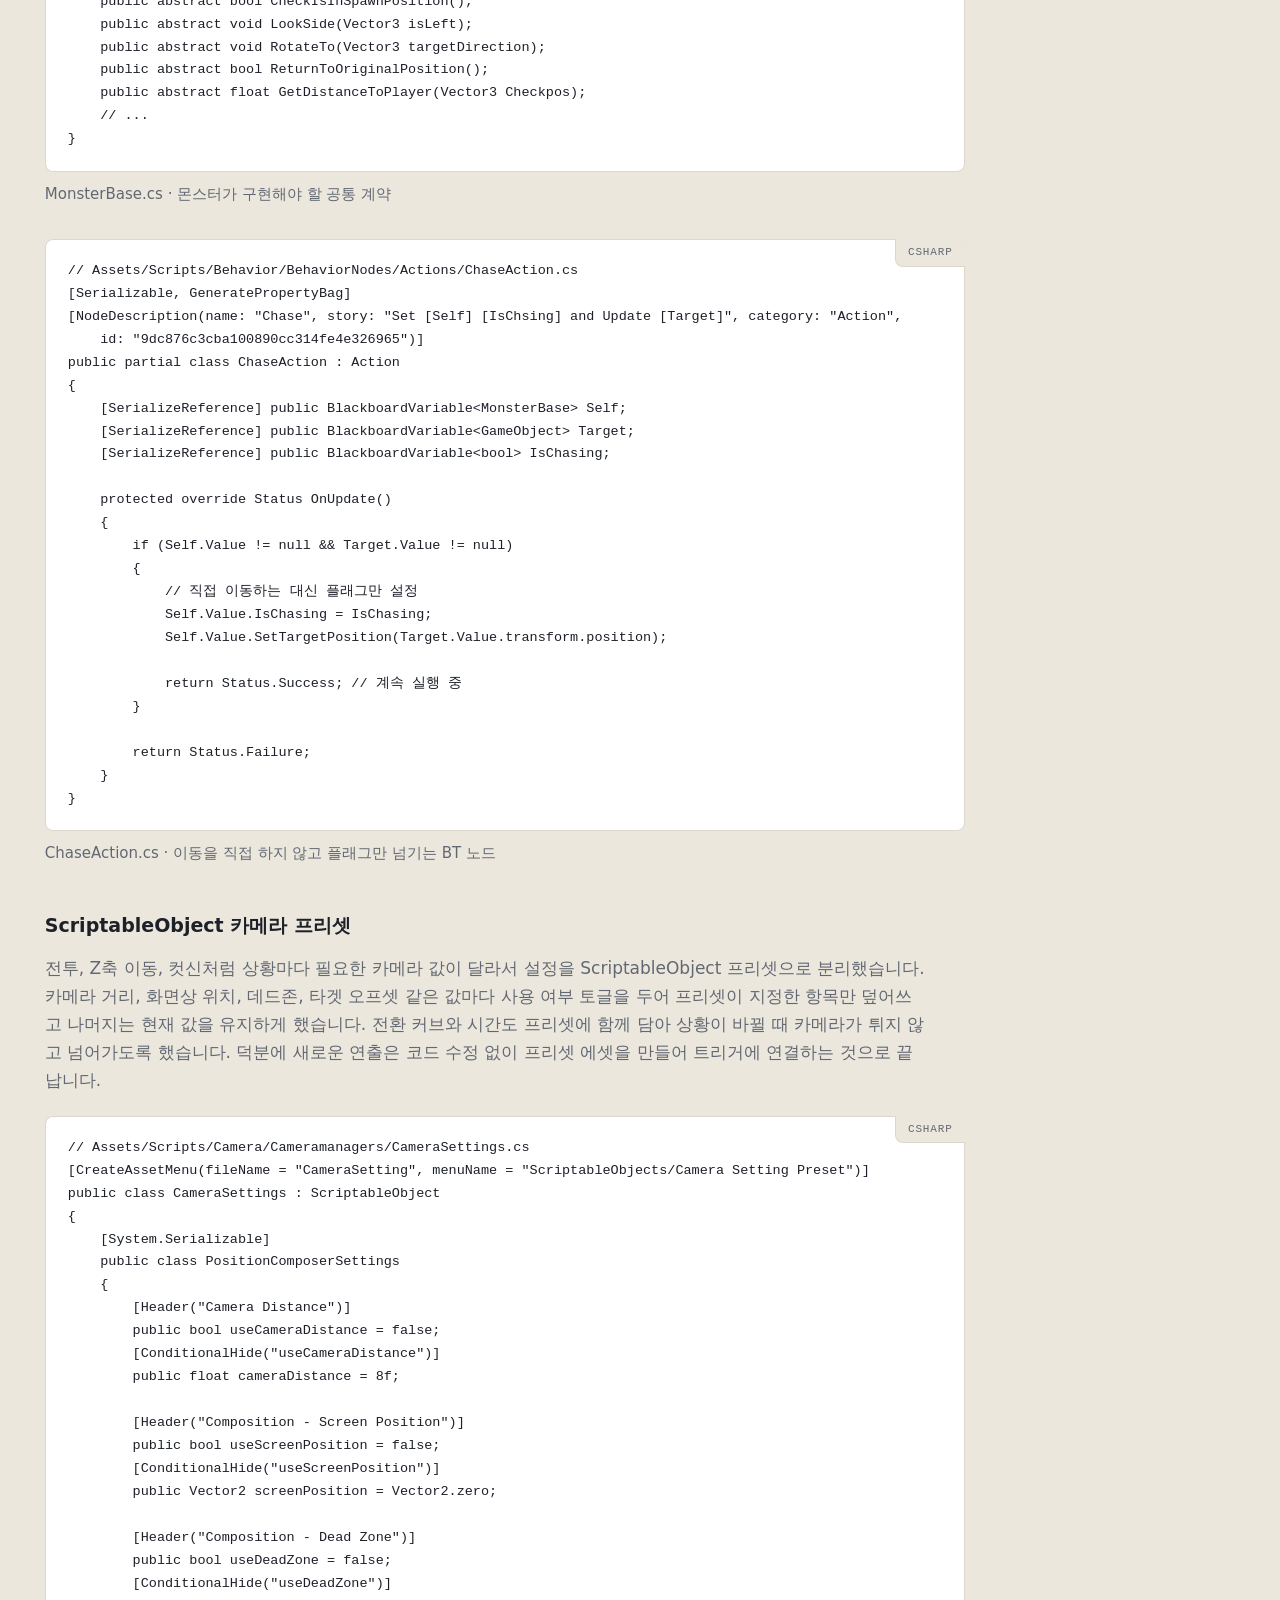
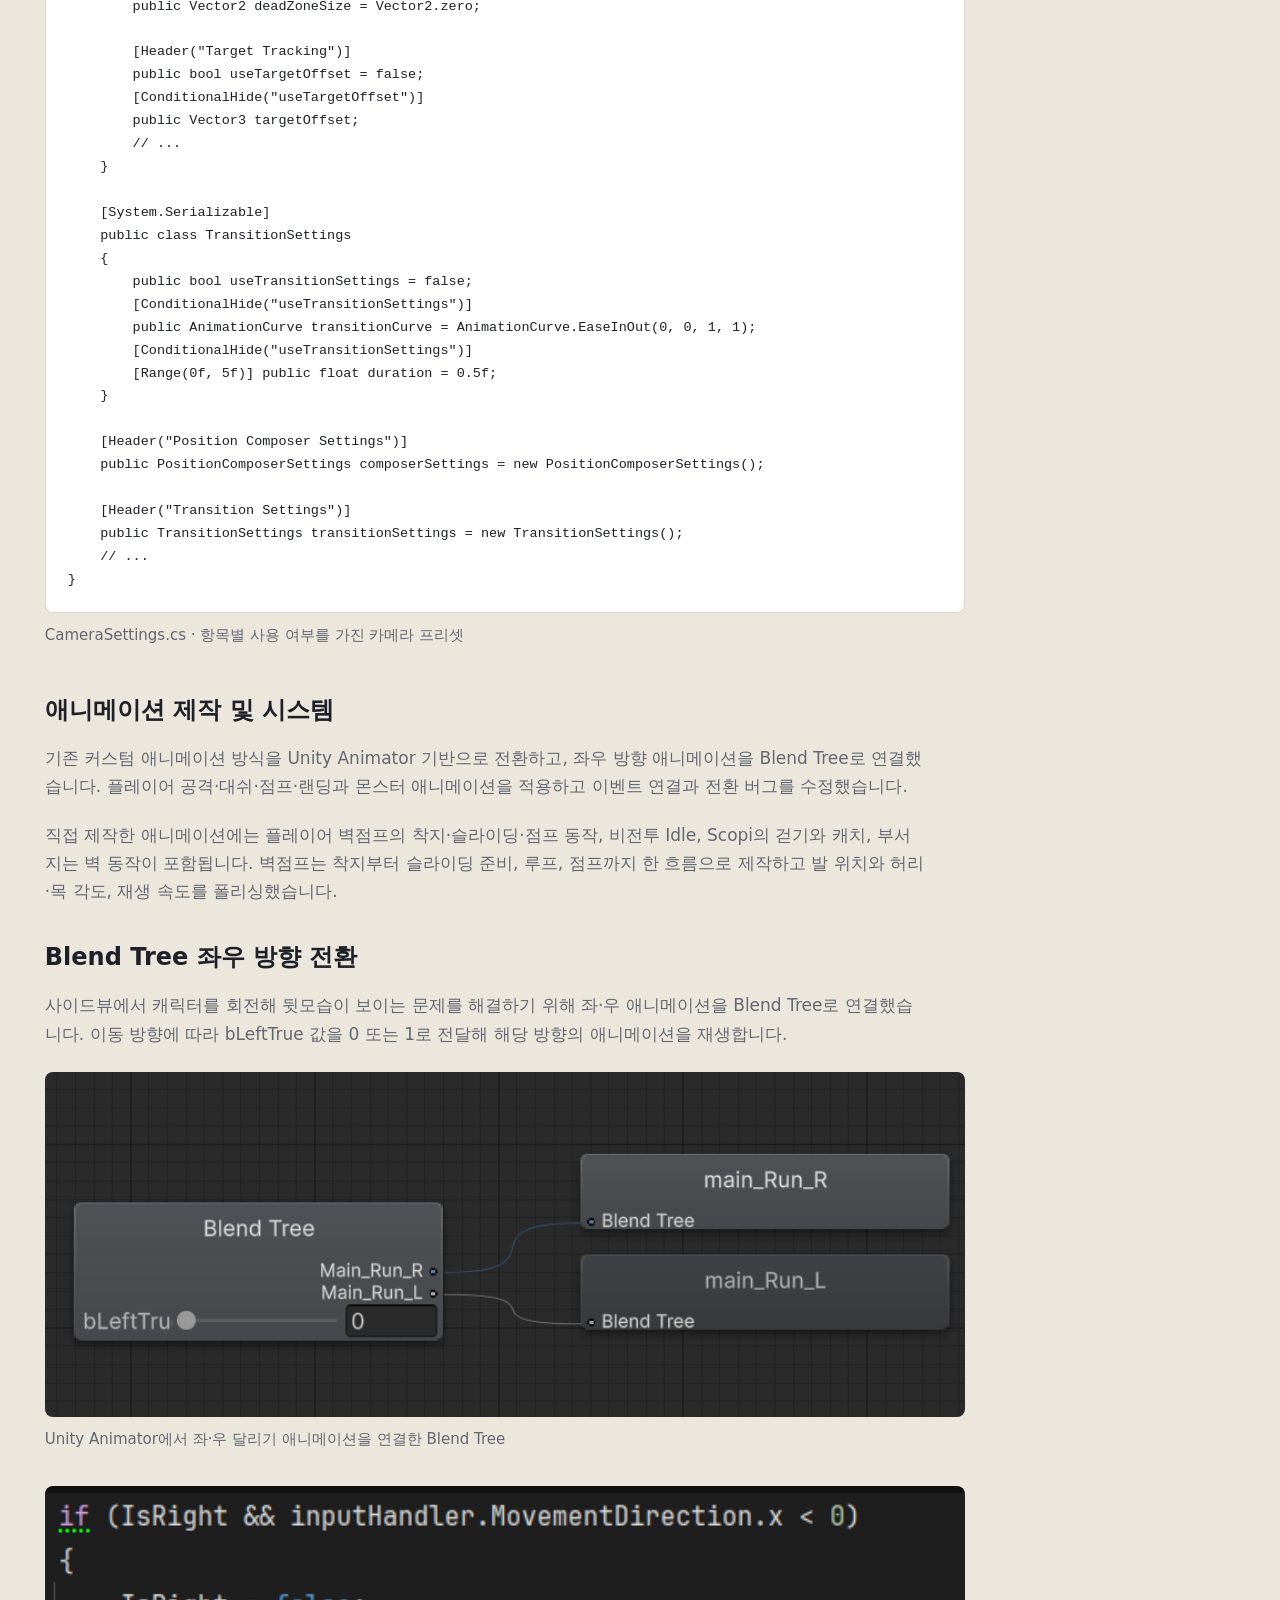
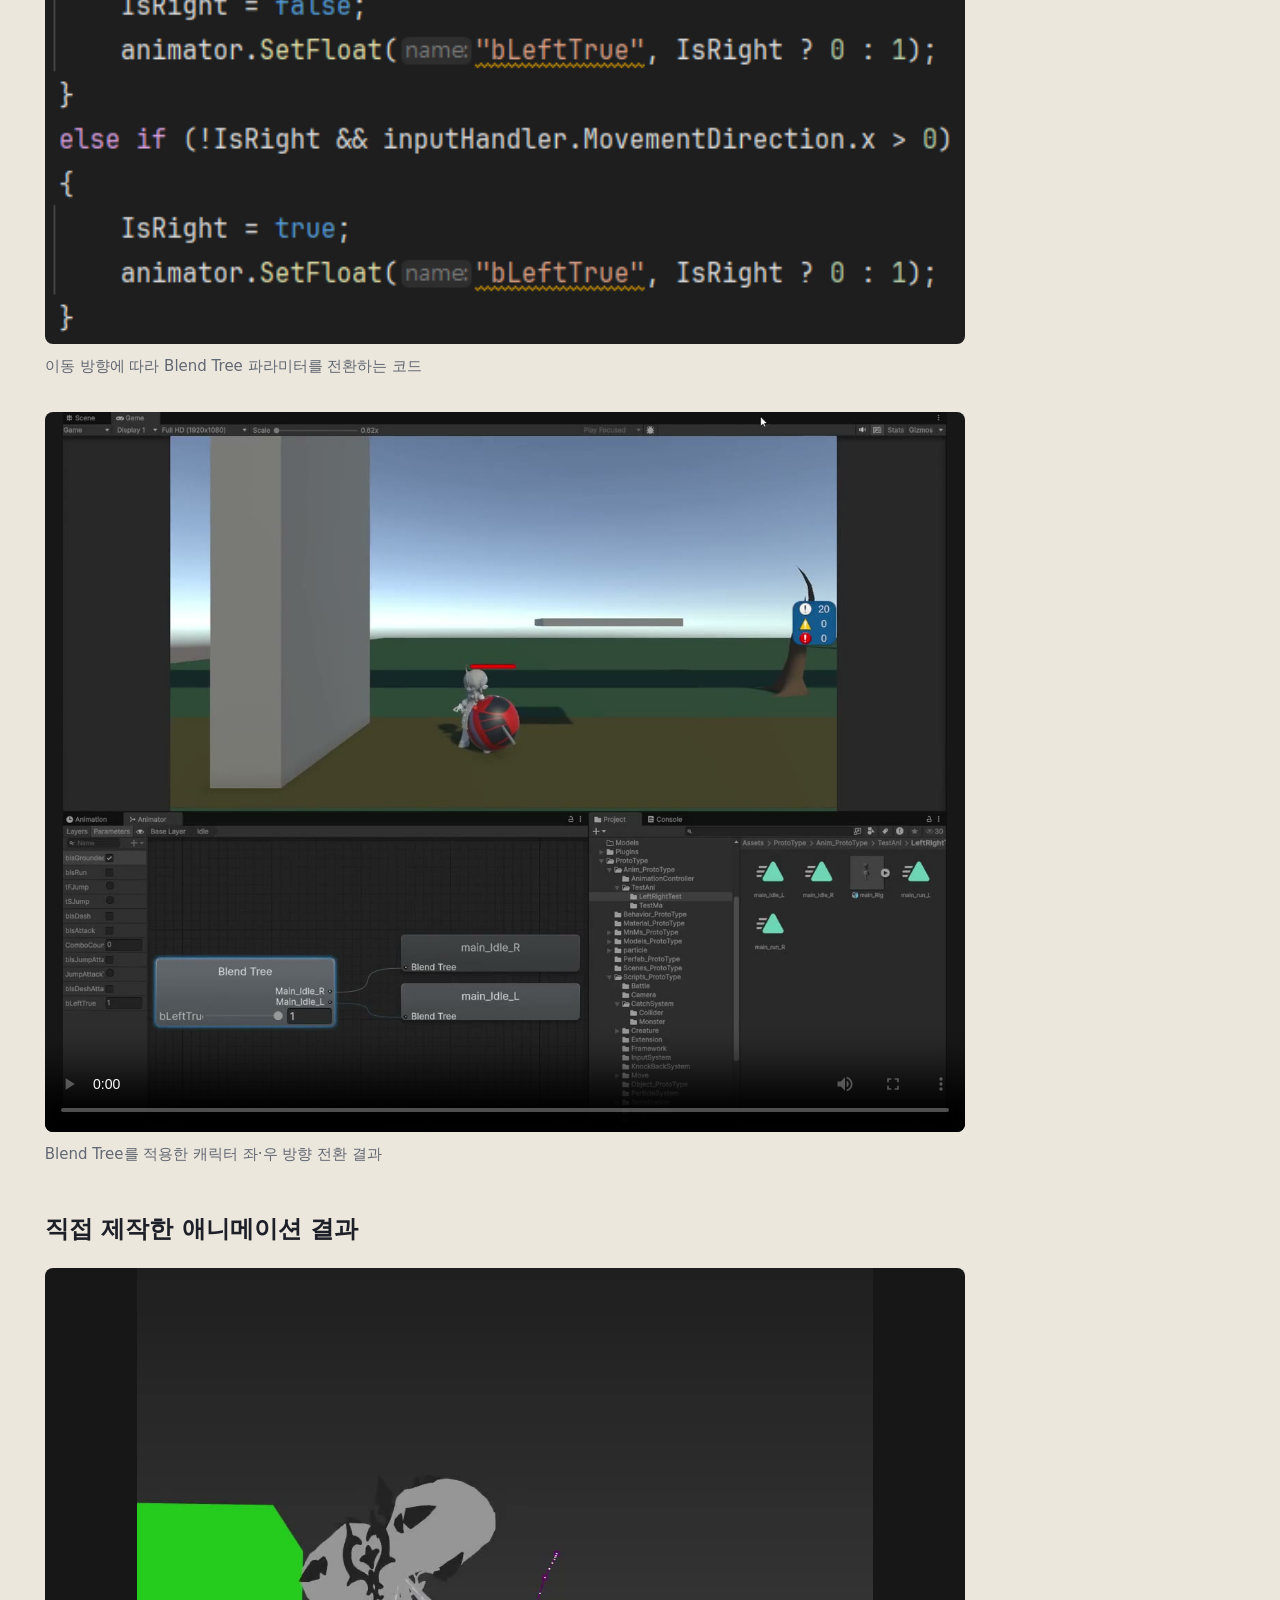
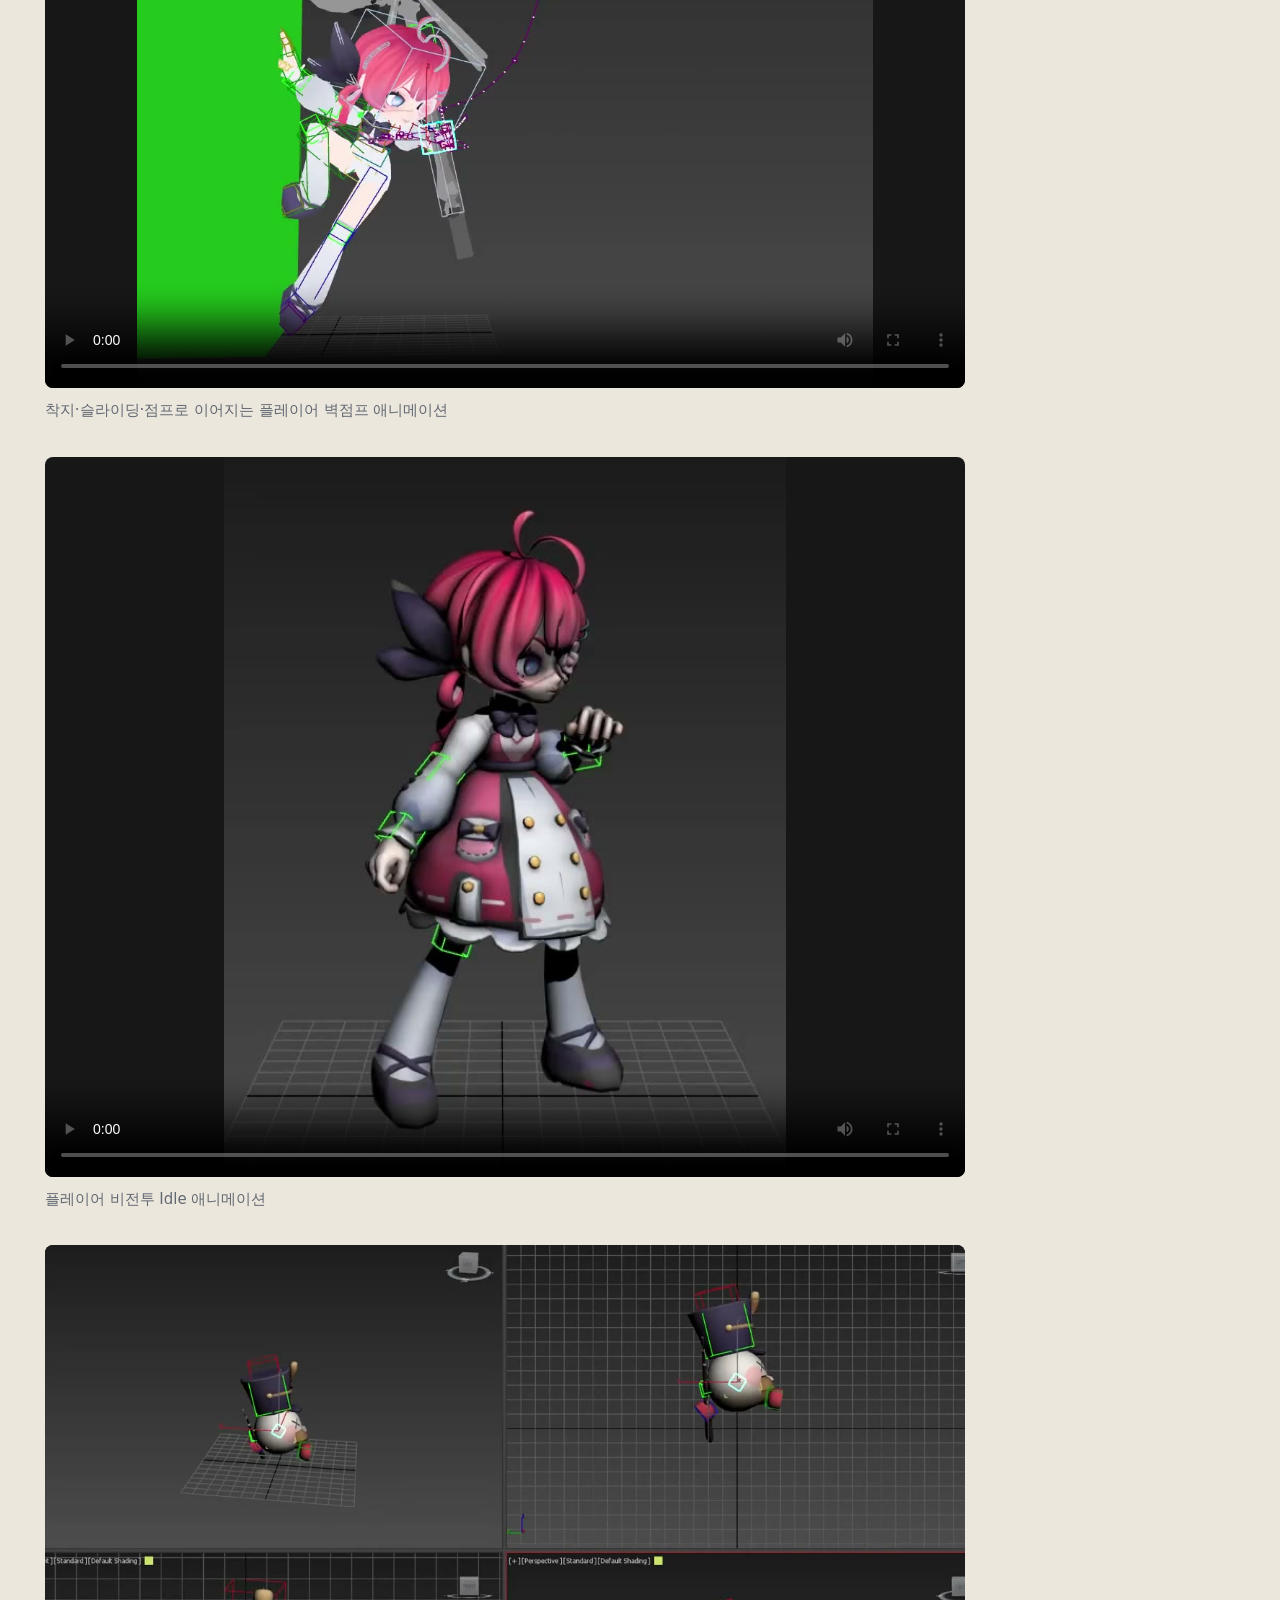
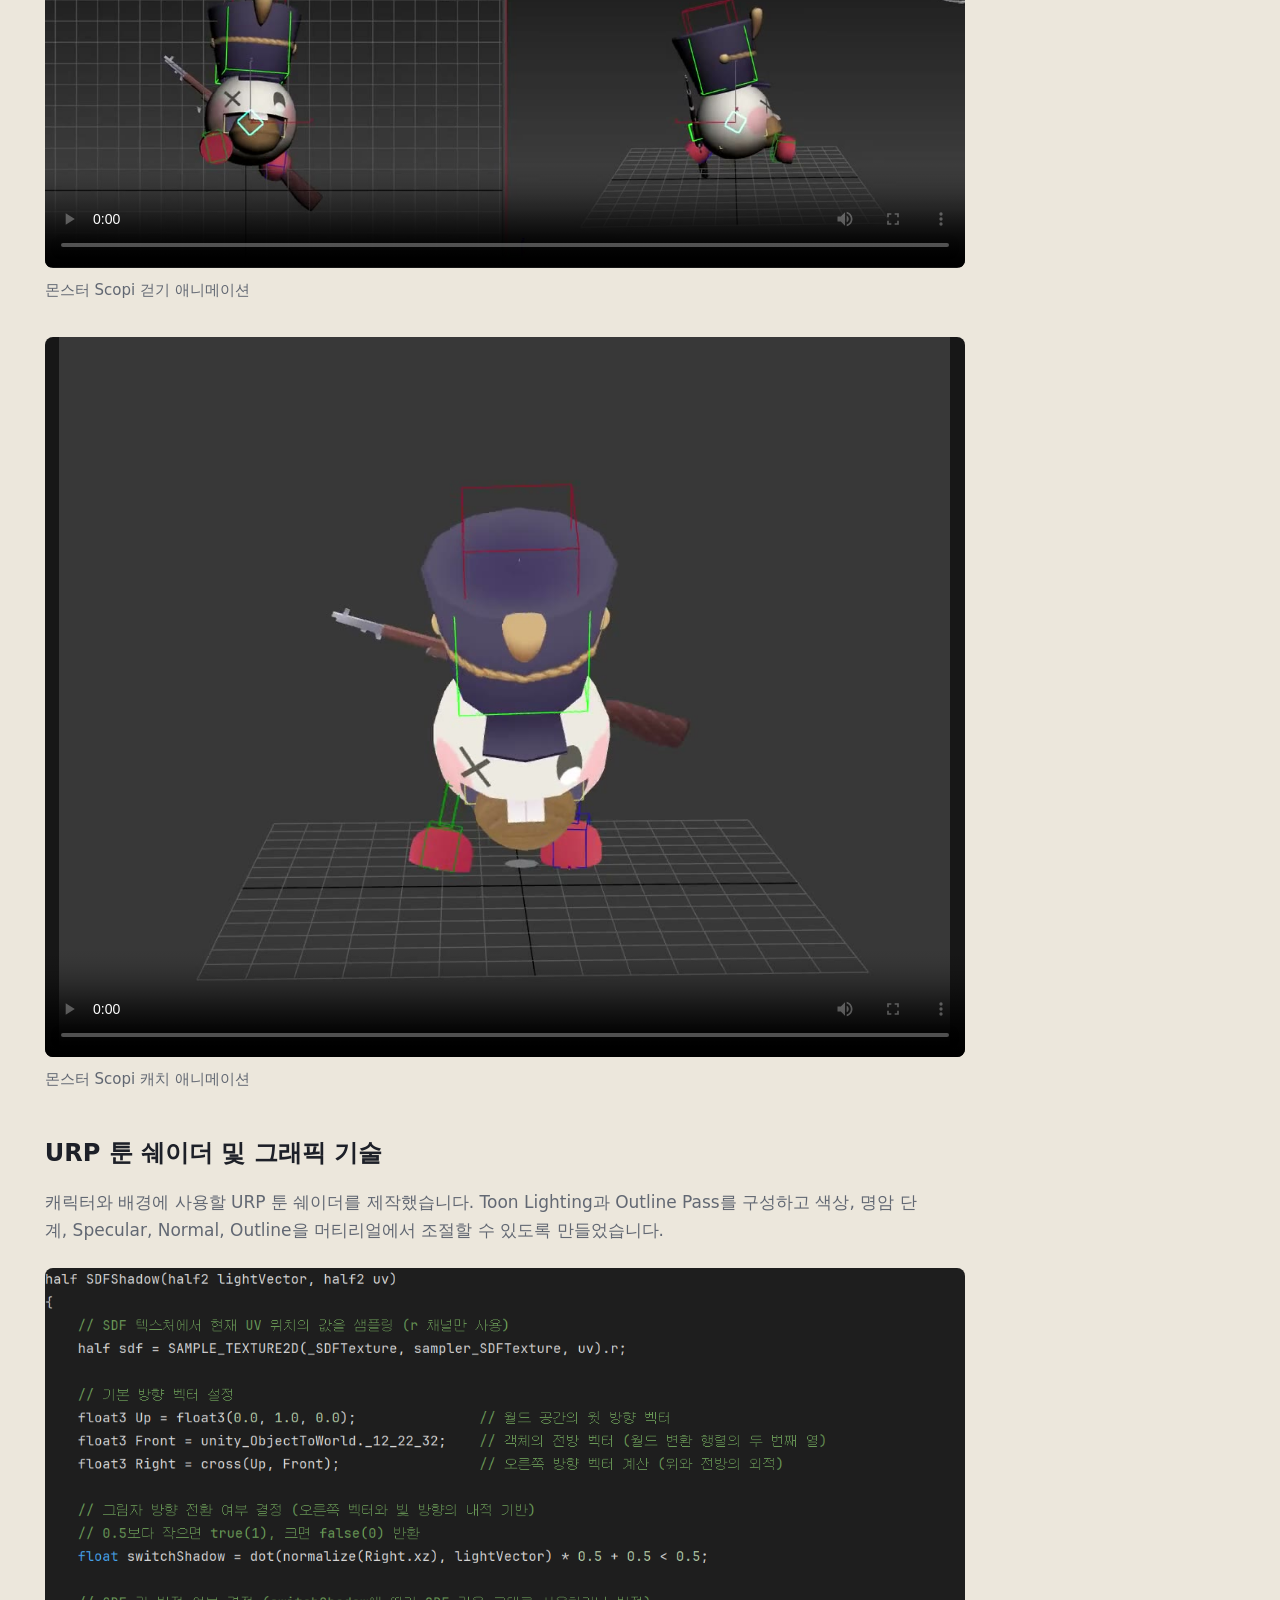
==== commit 6725aada: "Add AI usage section and code-backed project details - New "AI 활용 방법" category with Pokemon Battle L" ====
--- a/project.html
+++ b/project.html
@@ -5,6 +5,19 @@
     <meta name="viewport" content="width=device-width, initial-scale=1">
     <meta name="description" content="이창준 포트폴리오 프로젝트 상세">
     <title>Project | 이창준 Portfolio</title>
+    <link rel="canonical" href="https://aldkl.github.io/Portfolio/project.html">
+    <meta name="robots" content="index, follow, max-image-preview:large">
+    <meta name="author" content="이창준">
+
+    <meta property="og:type" content="article">
+    <meta property="og:site_name" content="이창준 Portfolio">
+    <meta property="og:url" content="https://aldkl.github.io/Portfolio/project.html">
+    <meta property="og:title" content="Project | 이창준 Portfolio">
+    <meta property="og:description" content="이창준 포트폴리오 프로젝트 상세">
+    <meta property="og:image" content="https://aldkl.github.io/Portfolio/assets/portfolio/memoria.png">
+    <meta property="og:locale" content="ko_KR">
+    <meta name="twitter:card" content="summary_large_image">
+
     <link rel="stylesheet" href="styles.css">
   </head>
   <body>
@@ -15,6 +28,7 @@
         <a href="index.html#projects">프로젝트</a>
         <a href="index.html#freelance">외주</a>
         <a href="index.html#studies">연구/과제</a>
+        <a href="index.html#ai-usage">AI 활용</a>
       </nav>
       <div class="language-switcher notranslate" aria-label="언어 선택">
         <button type="button" data-language="ko" lang="ko">KO</button>
--- a/styles.css
+++ b/styles.css
@@ -351,18 +351,6 @@
   height: 24px;
   opacity: 0.92;
   object-fit: contain;
-}
-
-/* 로고가 없는 항목은 같은 자리에 강조 점을 두어 정렬을 맞춘다. */
-.tool-card--plain::before {
-  content: "";
-  flex: 0 0 auto;
-  width: 24px;
-  height: 24px;
-  border-radius: 50%;
-  background:
-    radial-gradient(circle at center, var(--accent) 0 3.5px, transparent 3.5px),
-    rgba(23, 107, 135, 0.07);
 }
 
 .tool-name {
@@ -893,6 +881,24 @@
   color: #285f91;
 }
 
+.tag-list li.tag--ai {
+  background: #fdeef7;
+  color: #8a2f6a;
+}
+
+.tag-list li.tag-value--python,
+.tag-list li.tag-value--javascript,
+.tag-list li.tag-value--web,
+.tag-list li.tag-value--desktop,
+.tag-list li.tag-value--ocr {
+  background: #eef1f6;
+  color: #3d4a63;
+}
+
+.section-intro {
+  margin: -8px 0 28px;
+}
+
 .tag-list--detail {
   margin-bottom: 18px;
 }
